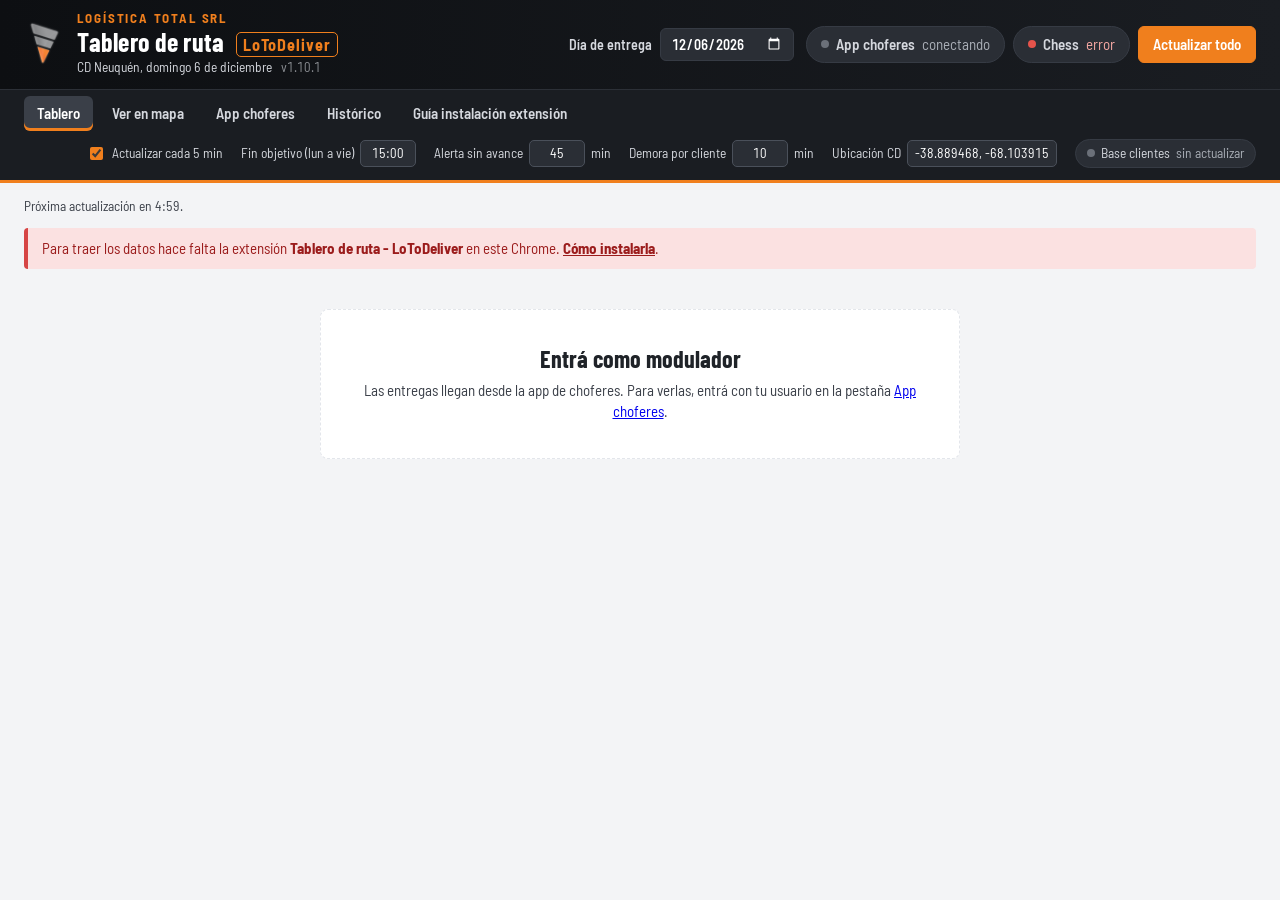
==== docs/index.html @ 2c9847c3 "Add files via upload" ====
<!DOCTYPE html>
<html lang="es">
<head>
<meta charset="utf-8">
<meta name="viewport" content="width=device-width,initial-scale=1">
<title>Tablero de ruta - LoToDeliver · Logística Total</title>
<link rel="icon" href="icono.png">
<link rel="preconnect" href="https://fonts.googleapis.com">
<link rel="preconnect" href="https://fonts.gstatic.com" crossorigin>
<link rel="stylesheet" href="https://fonts.googleapis.com/css2?family=Barlow+Condensed:wght@500;600;700&family=Barlow+Semi+Condensed:wght@400;500;600;700&display=swap">
<link rel="stylesheet" href="vendor/leaflet/leaflet.css?v=1.10.1">
<link rel="stylesheet" href="reporte.css?v=1.10.1">
</head>
<body>
<header class="barra">
  <div class="marca">
    <img class="logo" src="logo-lt.png" alt="Logística Total SRL" width="39" height="46">
    <div>
    <span class="empresa">Logística Total SRL</span>
    <h1>Tablero de ruta <span class="lotod">LoToDeliver</span></h1>
    <p class="donde"><span id="hoy">CD Neuquén</span> <span class="ver">v1.10.1</span></p>
    </div>
  </div>
  <div class="fuentes" aria-label="Fuentes de datos">
    <label class="dia-ent">Día de entrega <input type="date" id="f-dia"></label>
    <button id="b-hoy" class="fuente" hidden>Volver a hoy</button>
    <button id="b-nb" class="fuente"><span class="luz"></span><span id="n-nb">Nextbyn</span> <span id="t-nb" class="hora">sin datos</span></button>
    <button id="b-ch" class="fuente"><span class="luz"></span>Chess <span id="t-ch" class="hora">sin datos</span></button>
    <button id="b-todo" class="prim">Actualizar todo</button>
  </div>
</header>
<nav class="tabs" role="tablist">
  <a href="#tablero" id="tab-tablero" role="tab">Tablero</a>
  <a href="#mapa" id="tab-mapa" role="tab">Ver en mapa</a>
  <a href="#choferes" id="tab-choferes" role="tab">App choferes</a>
  <a href="#historico" id="tab-historico" role="tab">Histórico</a>
  <a href="#guia" id="tab-guia" role="tab">Guía instalación extensión</a>
  <div class="ajustes">
    <label class="chk"><input type="checkbox" id="auto" checked> Actualizar cada 5 min</label>
    <label id="l-obj">Fin objetivo<input id="obj" inputmode="numeric" maxlength="5"></label>
    <label>Alerta sin avance<input id="sin" inputmode="numeric" maxlength="3"> min</label>
    <label title="Para el horario proyectado de cada ruta: minutos que se tarda en cada cliente">Demora por cliente<input id="demora" inputmode="numeric" maxlength="3"> min</label>
    <label title="Ubicación de salida y regreso de los camiones, para sumar el viaje de ida y vuelta. Copiala de Google Maps (clic derecho sobre el CD → copiar coordenadas).">Ubicación CD<input id="cd-ll" placeholder="-38.95, -68.06" size="17"></label>
    <button type="button" id="b-base" class="base-btn"><span class="luz"></span>Base clientes <span class="base-est">sin actualizar</span></button>
  </div>
</nav>
<main id="main">
  <p class="sub" id="sub"></p>
  <div id="aviso"></div>
  <div class="vacio" id="vacio">
    <h2>Todavía no hay datos de hoy</h2>
    <p>Tocá <b>Actualizar todo</b>. La extensión lee Nextbyn y Chess con tu sesión; si no tenés esas páginas abiertas, las abre un momento en segundo plano.</p>
  </div>
  <div id="contenido"></div>
</main>
<section id="mapa" class="mapa-vista" hidden></section>
<section id="choferes" class="choferes-vista" hidden></section>
<section id="historico" class="historico-vista" hidden></section>
<section id="guia" class="guia-vista" hidden>
<h2 class="gt">Guía de instalación de la extensión</h2>
<p class="lead">Reporte en vivo del estado de cada camión. Los datos los trae una extensión de Chrome, que lee Nextbyn y Chess con tu propia sesión.</p>

<div class="gcard"><h2>1 · Instalar la extensión (una vez por PC)</h2>
<ol>
<li>Descargá la extensión y descomprimila en una carpeta que no vayas a borrar (por ejemplo <code>Documentos\lotodeliver</code>):
<div><a class="btn" href="https://jorgevichdarian.github.io/lotodeliver/lotodeliver-extension.zip" download>Descargar extensión</a></div></li>
<li>En Chrome, abrí <code>chrome://extensions</code> (copialo y pegalo en la barra de direcciones).</li>
<li>Arriba a la derecha, activá <b>Modo de desarrollador</b>.</li>
<li>Tocá <b>Cargar descomprimida</b> y elegí la carpeta que descomprimiste (la que tiene el archivo <code>manifest.json</code>).</li>
<li>Fijá la extensión: tocá el ícono de rompecabezas de Chrome y el pin al lado de <b>Tablero de ruta - LoToDeliver</b>.</li>
</ol></div>

<div class="gcard"><h2>2 · Usar el reporte</h2>
<ol>
<li>Entrá a <b>Nextbyn</b> y a <b>Chess</b> con tu usuario en este Chrome (alcanza con haber iniciado sesión; no hace falta dejar las pestañas abiertas).</li>
<li>Abrí el reporte: la pestaña <a href="#tablero">Tablero</a> de esta misma página (jorgevichdarian.github.io/lotodeliver), o tocando el ícono de la extensión, que abre esta misma dirección.</li>
<li>Botones de arriba:
<ul>
<li><b>Actualizar todo</b>: lee Nextbyn y Chess.</li>
<li><b>Nextbyn</b> / <b>Chess</b>: leen solo esa fuente. Al lado figura la hora de los últimos datos. La luz verde indica que la lectura salió bien; si está en rojo, pasá el mouse por el botón para ver qué pasó.</li>
<li><b>Actualizar cada 5 min</b>: vuelve a leer todo solo mientras el reporte esté abierto.</li>
</ul></li>
<li>Si no tenés Nextbyn o Chess abiertos, la extensión los abre un momento en una pestaña de fondo y la cierra al terminar. Si la tabla de clientes de Nextbyn no se carga de fondo, muestra esa pestaña un segundo y vuelve.</li>
<li>Tocá un camión para ver sus clientes, y un cliente para ver sus productos.</li>
<li><b>OT (entregas a tiempo)</b>: al abrir un camión, cada cliente muestra su ventana horaria (franja celeste) y la hora en que se entregó (punto verde si fue dentro de la ventana, rojo si fue fuera). Las ventanas salen de la columna "Horario Ent." de la hoja de clientes. La hora de entrega sale de la liquidación de cada camión en Chess (la misma que se ve en "Ver liquidación", columna Hora entrega). Los clientes sin ventana o con una nota en lugar de horario (por ejemplo "AVISAR") cuentan como a tiempo al entregarse. Se muestran dos números: <b>OT en vivo</b> (a tiempo sobre clientes ya visitados, entregados o rechazados) y <b>OT del día</b> (a tiempo sobre el total de pedidos del día). Los entregados aparecen al final de la lista, en el orden en que se entregaron.</li>
<li><b>Clientes en riesgo</b>: para cada pendiente, el reporte estima la hora de llegada siguiendo la secuencia de visitas de Nextbyn y el tiempo por cliente del camión (promedio de las últimas entregas de hoy, o el ritmo desde que salió). Si la llegada estimada cae después de que cierra su ventana, el cliente aparece <b>En riesgo</b>; si llega con menos de un cliente de margen, <b>Justo</b>; si llega antes de que abra, <b>Llega antes</b>. En la línea del cliente, el círculo sin relleno marca la llegada estimada.</li>
<li><b>Histórico</b>: la pestaña Histórico muestra el OT diario de la flota, el OT por camión y los clientes que más veces quedan fuera de ventana. La primera vez hay que configurar el guardado siguiendo los pasos de esa pestaña; después el reporte guarda solo mientras está abierto.</li>
<li><b>Ver en mapa</b>: muestra a todos los clientes del día en el mapa, con un color por ruta. Los pendientes son pines con su número en la secuencia de visitas (borde rojo si están en riesgo de llegar fuera de ventana); los entregados llevan ✓ y los rechazados ✕. A la izquierda se prende o apaga cada ruta, se filtra por pendientes o visitados y, tocando una ruta, el mapa se acerca a sus clientes. La ubicación sale de las columnas Longitud y Latitud de la base de clientes. El switch <b>Mostrar recorrido hecho</b> une los clientes visitados de cada ruta en el orden de su hora de entrega, siguiendo las calles y el sentido de circulación (ruteador público OSRM), con flechas que marcan el sentido y los km recorridos de cada camión. Es el camino más rápido entre cada par de clientes, no el GPS del camión. Si el ruteador no responde, el tramo se dibuja en línea recta punteada.</li>
<li><b>App de choferes</b>: reemplaza a Nextbyn. El chofer marca cada visita en el celular (entregado, entrega parcial o no entregado con el motivo) y el Tablero lo ve en vivo. La hoja de ruta (clientes, ubicación, ventana, facturas y SKU) se publica sola cada vez que el Tablero lee Chess, si entraste como modulador en la pestaña App choferes. Ahí también respondés los pedidos de descuento (aparece un aviso arriba cuando hay alguno esperando), ves qué chofer tiene cada camión y su último GPS, y das de alta usuarios. En el mapa, cada camión aparece en vivo con su patente. Si querés volver a Nextbyn, en App choferes elegí "Entregas del Tablero: Nextbyn".</li>
<li><b>Base de clientes</b>: una vez por día, la primera vez que el reporte lee Chess desde las 6:00, la extensión exporta de Chess la base de clientes activos (lo mismo que Ventas → Clientes → Exportar, filtro ACTIVOS), estandariza "Horario Ent.", les pone 07:30 a 11:00 a las cadenas y reemplaza la hoja de clientes. Si otra PC ya la actualizó ese día, no la vuelve a bajar. El botón <b>Base clientes</b> (arriba a la derecha) muestra cuándo se actualizó y la baja de nuevo si lo tocás. Usa el mismo script de la hoja que el Histórico.</li>
<li><b>Pago pendiente</b>: en la lista de clientes, <b>Autorizado</b> si el cliente tiene "AUTORIZADO" en la columna Comentario de la hoja de clientes o es cuenta corriente (columna Descripción Sub-línea); si no, <b>No autorizado</b>.</li>
<li><b>Prioridad pedidos pendientes</b>: pasá el mouse por el botón de cada camión (o tocalo en el celular) para ver sus pedidos pendientes en orden de prioridad. El orden sale de la pestaña <b>PL4.2 Carga ruteo</b> del Plan de agrupación de clientes: primero Ganador (P1), después Básico (P2), En crecimiento (P3) y Ventas bajas (P4); dentro de cada prioridad, primero el de mayor importe. Los clientes que no están en la hoja van al final.</li>
</ol></div>

<div class="gcard"><h2>App de choferes (una vez, para conectarla)</h2>
<p>La app guarda las entregas, la modulación, los descuentos y el GPS en un proyecto de <b>Firebase</b> (Google), gratis para este uso. Se arma una sola vez:</p>
<ol>
<li>Entrá a <a href="https://console.firebase.google.com" target="_blank" rel="noopener">console.firebase.google.com</a> con la cuenta de Google de la empresa y tocá <b>Crear un proyecto</b> (por ejemplo "logistica-total"). Google Analytics no hace falta.</li>
<li>En el menú <b>Compilación → Authentication</b> tocá <b>Comenzar</b>, elegí <b>Correo electrónico/contraseña</b> y activalo.</li>
<li>En <b>Compilación → Realtime Database</b> tocá <b>Crear base de datos</b>, elegí la ubicación (Estados Unidos) y <b>Comenzar en modo bloqueado</b>.</li>
<li>En esa misma pantalla, pestaña <b>Reglas</b>, borrá lo que hay, pegá estas reglas y tocá <b>Publicar</b>:
<textarea class="g-reglas" readonly rows="8">{
  &quot;rules&quot;: {
    &quot;.read&quot;: false,
    &quot;.write&quot;: false,

    &quot;usuarios&quot;: {
      &quot;.read&quot;: &quot;auth != null &amp;&amp; root.child(&#x27;usuarios&#x27;).child(auth.uid).child(&#x27;rol&#x27;).val() === &#x27;modulador&#x27;&quot;,
      &quot;$uid&quot;: {
        &quot;.read&quot;: &quot;auth != null &amp;&amp; auth.uid === $uid&quot;,
        &quot;.write&quot;: &quot;auth != null &amp;&amp; (root.child(&#x27;usuarios&#x27;).child(auth.uid).child(&#x27;rol&#x27;).val() === &#x27;modulador&#x27; || (!root.child(&#x27;usuarios&#x27;).exists() &amp;&amp; auth.uid === $uid &amp;&amp; newData.child(&#x27;rol&#x27;).val() === &#x27;modulador&#x27;))&quot;
      }
    },

    &quot;dias&quot;: {
      &quot;$dia&quot;: {
        &quot;.read&quot;: &quot;auth != null &amp;&amp; root.child(&#x27;usuarios&#x27;).child(auth.uid).exists()&quot;,
        &quot;rutas&quot;: {
          &quot;.write&quot;: &quot;auth != null &amp;&amp; root.child(&#x27;usuarios&#x27;).child(auth.uid).child(&#x27;rol&#x27;).val() === &#x27;modulador&#x27;&quot;
        },
        &quot;visitas&quot;: { &quot;$pat&quot;: { &quot;.write&quot;: &quot;auth != null &amp;&amp; root.child(&#x27;usuarios&#x27;).child(auth.uid).exists()&quot; } },
        &quot;sesiones&quot;: { &quot;$pat&quot;: { &quot;.write&quot;: &quot;auth != null &amp;&amp; root.child(&#x27;usuarios&#x27;).child(auth.uid).exists()&quot; } },
        &quot;gps&quot;: { &quot;$pat&quot;: { &quot;.write&quot;: &quot;auth != null &amp;&amp; root.child(&#x27;usuarios&#x27;).child(auth.uid).exists()&quot; } },
        &quot;trazas&quot;: { &quot;$pat&quot;: { &quot;.write&quot;: &quot;auth != null &amp;&amp; root.child(&#x27;usuarios&#x27;).child(auth.uid).exists()&quot; } },
        &quot;optimo&quot;: { &quot;$pat&quot;: { &quot;.write&quot;: &quot;auth != null &amp;&amp; root.child(&#x27;usuarios&#x27;).child(auth.uid).exists()&quot; } },
        &quot;noconcretadas&quot;: { &quot;$pat&quot;: { &quot;.write&quot;: &quot;auth != null &amp;&amp; root.child(&#x27;usuarios&#x27;).child(auth.uid).exists()&quot; } }
      }
    },

    &quot;demoras&quot;: {
      &quot;.read&quot;: &quot;auth != null &amp;&amp; root.child(&#x27;usuarios&#x27;).child(auth.uid).exists()&quot;,
      &quot;$cod&quot;: { &quot;.write&quot;: &quot;auth != null &amp;&amp; root.child(&#x27;usuarios&#x27;).child(auth.uid).exists()&quot; }
    },
    &quot;adjuntos&quot;: {
      &quot;.read&quot;: &quot;auth != null &amp;&amp; root.child(&#x27;usuarios&#x27;).child(auth.uid).exists()&quot;,
      &quot;$id&quot;: { &quot;.write&quot;: &quot;auth != null &amp;&amp; root.child(&#x27;usuarios&#x27;).child(auth.uid).child(&#x27;rol&#x27;).val() === &#x27;modulador&#x27;&quot; }
    },
    &quot;demoraManual&quot;: {
      &quot;.read&quot;: &quot;auth != null &amp;&amp; root.child(&#x27;usuarios&#x27;).child(auth.uid).exists()&quot;,
      &quot;$cod&quot;: { &quot;.write&quot;: &quot;auth != null &amp;&amp; root.child(&#x27;usuarios&#x27;).child(auth.uid).child(&#x27;rol&#x27;).val() === &#x27;modulador&#x27;&quot; }
    },

    &quot;descuentos&quot;: {
      &quot;.read&quot;: &quot;auth != null &amp;&amp; root.child(&#x27;usuarios&#x27;).child(auth.uid).exists()&quot;,
      &quot;.indexOn&quot;: [&quot;dia&quot;, &quot;estado&quot;],
      &quot;$id&quot;: {
        &quot;.write&quot;: &quot;auth != null &amp;&amp; (root.child(&#x27;usuarios&#x27;).child(auth.uid).child(&#x27;rol&#x27;).val() === &#x27;modulador&#x27; || (!data.exists() &amp;&amp; newData.child(&#x27;estado&#x27;).val() === &#x27;pendiente&#x27; &amp;&amp; newData.child(&#x27;uid&#x27;).val() === auth.uid))&quot;
      }
    }
  }
}
</textarea></li>
<li>Tocá el engranaje → <b>Configuración del proyecto</b> → en "Tus apps" el ícono <b>&lt;/&gt;</b> (Web), poné un nombre (por ejemplo "Tablero") y registrala. Copiá los valores <code>apiKey</code> y <code>databaseURL</code> (si no aparece databaseURL, es la dirección que se ve arriba en Realtime Database, terminada en <code>firebaseio.com</code> o <code>firebasedatabase.app</code>) y pegalos en el archivo <code>docs/firebase-config.js</code> del repositorio.</li>
<li>Abrí el Tablero → pestaña <a href="#choferes">App choferes</a> → <b>Primera vez: crear la cuenta del modulador</b>. Después, desde ahí mismo, das de alta a cada chofer con su usuario y contraseña.</li>
<li>Cada chofer abre <b>jorgevichdarian.github.io/lotodeliver/app</b> en Chrome del celular, toca ⋮ → <b>Agregar a la pantalla principal</b>, entra con su usuario y permite la ubicación.</li>
</ol>
<p class="mut">Mientras la app está abierta, el GPS manda la ubicación del camión y la pantalla queda encendida. Con el celular bloqueado una página web no puede usar el GPS: para eso está prevista la versión instalable (APK).</p></div>

<div class="gcard"><h2>3 · Horarios de referencia</h2>
<table>
<tr><td></td><td><b>Apertura de ruta</b></td><td><b>Fin de jornada</b></td></tr>
<tr><td>Lunes a viernes</td><td>07:30 a 08:00</td><td>15:00</td></tr>
<tr><td>Sábados</td><td>08:00 a 08:30</td><td>13:00</td></tr>
</table>
<p class="mut">El fin de jornada es la hora objetivo del semáforo (se puede cambiar arriba en el reporte; cada PC recuerda su valor). Si un camión levanta ruta fuera de la ventana de apertura, aparece un aviso amarillo debajo de su estado, sin cambiar el semáforo.</p></div>

<div class="gcard"><h2>4 · Cómo leer el semáforo</h2>
<ul>
<li><b>Rojo:</b> con el ritmo actual termina más de 1 h después del objetivo, lleva más de 45 min de jornada sin visitas, o cerró con clientes pendientes.</li>
<li><b>Amarillo:</b> termina hasta 1 h después del objetivo, o la jornada tiene un inicio anómalo (abierta desde la madrugada).</li>
<li><b>Azul:</b> salió hace menos de 45 min: todavía no hay ritmo.</li>
<li><b>Verde:</b> termina antes del objetivo, o no tiene pendientes y le falta cerrar.</li>
<li><b>Gris:</b> jornada cerrada sin pendientes.</li>
</ul></div>

<div class="gcard"><h2>Para tener en cuenta</h2>
<ul class="mut">
<li>Si la sesión de Nextbyn o de Chess vence, el reporte lo avisa: entrá de nuevo y tocá Actualizar.</li>
<li>La extensión solo le pasa datos a este reporte (jorgevichdarian.github.io). Los datos no se guardan en ningún servidor: quedan en el Chrome de quien lo usa.</li>
<li>Para actualizar la extensión: descargá la nueva versión, reemplazá los archivos de la carpeta y en <code>chrome://extensions</code> tocá el botón de recargar de <b>Tablero de ruta</b>.</li>
</ul></div>
</section>
<script src="vendor/leaflet/leaflet.js?v=1.10.1"></script>
<script src="firebase-config.js?v=1.10.1"></script>
<script src="lt-firebase.js?v=1.10.1"></script>
<script src="choferes.js?v=1.10.1"></script>
<script src="reporte.js?v=1.10.1"></script>
<script src="mapa.js?v=1.10.1"></script>
</body>
</html>
---- docs/vendor/leaflet/leaflet.css ----
/* required styles */

.leaflet-pane,
.leaflet-tile,
.leaflet-marker-icon,
.leaflet-marker-shadow,
.leaflet-tile-container,
.leaflet-pane > svg,
.leaflet-pane > canvas,
.leaflet-zoom-box,
.leaflet-image-layer,
.leaflet-layer {
	position: absolute;
	left: 0;
	top: 0;
	}
.leaflet-container {
	overflow: hidden;
	}
.leaflet-tile,
.leaflet-marker-icon,
.leaflet-marker-shadow {
	-webkit-user-select: none;
	   -moz-user-select: none;
	        user-select: none;
	  -webkit-user-drag: none;
	}
/* Prevents IE11 from highlighting tiles in blue */
.leaflet-tile::selection {
	background: transparent;
}
/* Safari renders non-retina tile on retina better with this, but Chrome is worse */
.leaflet-safari .leaflet-tile {
	image-rendering: -webkit-optimize-contrast;
	}
/* hack that prevents hw layers "stretching" when loading new tiles */
.leaflet-safari .leaflet-tile-container {
	width: 1600px;
	height: 1600px;
	-webkit-transform-origin: 0 0;
	}
.leaflet-marker-icon,
.leaflet-marker-shadow {
	display: block;
	}
/* .leaflet-container svg: reset svg max-width decleration shipped in Joomla! (joomla.org) 3.x */
/* .leaflet-container img: map is broken in FF if you have max-width: 100% on tiles */
.leaflet-container .leaflet-overlay-pane svg {
	max-width: none !important;
	max-height: none !important;
	}
.leaflet-container .leaflet-marker-pane img,
.leaflet-container .leaflet-shadow-pane img,
.leaflet-container .leaflet-tile-pane img,
.leaflet-container img.leaflet-image-layer,
.leaflet-container .leaflet-tile {
	max-width: none !important;
	max-height: none !important;
	width: auto;
	padding: 0;
	}

.leaflet-container img.leaflet-tile {
	/* See: https://bugs.chromium.org/p/chromium/issues/detail?id=600120 */
	mix-blend-mode: plus-lighter;
}

.leaflet-container.leaflet-touch-zoom {
	-ms-touch-action: pan-x pan-y;
	touch-action: pan-x pan-y;
	}
.leaflet-container.leaflet-touch-drag {
	-ms-touch-action: pinch-zoom;
	/* Fallback for FF which doesn't support pinch-zoom */
	touch-action: none;
	touch-action: pinch-zoom;
}
.leaflet-container.leaflet-touch-drag.leaflet-touch-zoom {
	-ms-touch-action: none;
	touch-action: none;
}
.leaflet-container {
	-webkit-tap-highlight-color: transparent;
}
.leaflet-container a {
	-webkit-tap-highlight-color: rgba(51, 181, 229, 0.4);
}
.leaflet-tile {
	filter: inherit;
	visibility: hidden;
	}
.leaflet-tile-loaded {
	visibility: inherit;
	}
.leaflet-zoom-box {
	width: 0;
	height: 0;
	-moz-box-sizing: border-box;
	     box-sizing: border-box;
	z-index: 800;
	}
/* workaround for https://bugzilla.mozilla.org/show_bug.cgi?id=888319 */
.leaflet-overlay-pane svg {
	-moz-user-select: none;
	}

.leaflet-pane         { z-index: 400; }

.leaflet-tile-pane    { z-index: 200; }
.leaflet-overlay-pane { z-index: 400; }
.leaflet-shadow-pane  { z-index: 500; }
.leaflet-marker-pane  { z-index: 600; }
.leaflet-tooltip-pane   { z-index: 650; }
.leaflet-popup-pane   { z-index: 700; }

.leaflet-map-pane canvas { z-index: 100; }
.leaflet-map-pane svg    { z-index: 200; }

.leaflet-vml-shape {
	width: 1px;
	height: 1px;
	}
.lvml {
	behavior: url(#default#VML);
	display: inline-block;
	position: absolute;
	}


/* control positioning */

.leaflet-control {
	position: relative;
	z-index: 800;
	pointer-events: visiblePainted; /* IE 9-10 doesn't have auto */
	pointer-events: auto;
	}
.leaflet-top,
.leaflet-bottom {
	position: absolute;
	z-index: 1000;
	pointer-events: none;
	}
.leaflet-top {
	top: 0;
	}
.leaflet-right {
	right: 0;
	}
.leaflet-bottom {
	bottom: 0;
	}
.leaflet-left {
	left: 0;
	}
.leaflet-control {
	float: left;
	clear: both;
	}
.leaflet-right .leaflet-control {
	float: right;
	}
.leaflet-top .leaflet-control {
	margin-top: 10px;
	}
.leaflet-bottom .leaflet-control {
	margin-bottom: 10px;
	}
.leaflet-left .leaflet-control {
	margin-left: 10px;
	}
.leaflet-right .leaflet-control {
	margin-right: 10px;
	}


/* zoom and fade animations */

.leaflet-fade-anim .leaflet-popup {
	opacity: 0;
	-webkit-transition: opacity 0.2s linear;
	   -moz-transition: opacity 0.2s linear;
	        transition: opacity 0.2s linear;
	}
.leaflet-fade-anim .leaflet-map-pane .leaflet-popup {
	opacity: 1;
	}
.leaflet-zoom-animated {
	-webkit-transform-origin: 0 0;
	    -ms-transform-origin: 0 0;
	        transform-origin: 0 0;
	}
svg.leaflet-zoom-animated {
	will-change: transform;
}

.leaflet-zoom-anim .leaflet-zoom-animated {
	-webkit-transition: -webkit-transform 0.25s cubic-bezier(0,0,0.25,1);
	   -moz-transition:    -moz-transform 0.25s cubic-bezier(0,0,0.25,1);
	        transition:         transform 0.25s cubic-bezier(0,0,0.25,1);
	}
.leaflet-zoom-anim .leaflet-tile,
.leaflet-pan-anim .leaflet-tile {
	-webkit-transition: none;
	   -moz-transition: none;
	        transition: none;
	}

.leaflet-zoom-anim .leaflet-zoom-hide {
	visibility: hidden;
	}


/* cursors */

.leaflet-interactive {
	cursor: pointer;
	}
.leaflet-grab {
	cursor: -webkit-grab;
	cursor:    -moz-grab;
	cursor:         grab;
	}
.leaflet-crosshair,
.leaflet-crosshair .leaflet-interactive {
	cursor: crosshair;
	}
.leaflet-popup-pane,
.leaflet-control {
	cursor: auto;
	}
.leaflet-dragging .leaflet-grab,
.leaflet-dragging .leaflet-grab .leaflet-interactive,
.leaflet-dragging .leaflet-marker-draggable {
	cursor: move;
	cursor: -webkit-grabbing;
	cursor:    -moz-grabbing;
	cursor:         grabbing;
	}

/* marker & overlays interactivity */
.leaflet-marker-icon,
.leaflet-marker-shadow,
.leaflet-image-layer,
.leaflet-pane > svg path,
.leaflet-tile-container {
	pointer-events: none;
	}

.leaflet-marker-icon.leaflet-interactive,
.leaflet-image-layer.leaflet-interactive,
.leaflet-pane > svg path.leaflet-interactive,
svg.leaflet-image-layer.leaflet-interactive path {
	pointer-events: visiblePainted; /* IE 9-10 doesn't have auto */
	pointer-events: auto;
	}

/* visual tweaks */

.leaflet-container {
	background: #ddd;
	outline-offset: 1px;
	}
.leaflet-container a {
	color: #0078A8;
	}
.leaflet-zoom-box {
	border: 2px dotted #38f;
	background: rgba(255,255,255,0.5);
	}


/* general typography */
.leaflet-container {
	font-family: "Helvetica Neue", Arial, Helvetica, sans-serif;
	font-size: 12px;
	font-size: 0.75rem;
	line-height: 1.5;
	}


/* general toolbar styles */

.leaflet-bar {
	box-shadow: 0 1px 5px rgba(0,0,0,0.65);
	border-radius: 4px;
	}
.leaflet-bar a {
	background-color: #fff;
	border-bottom: 1px solid #ccc;
	width: 26px;
	height: 26px;
	line-height: 26px;
	display: block;
	text-align: center;
	text-decoration: none;
	color: black;
	}
.leaflet-bar a,
.leaflet-control-layers-toggle {
	background-position: 50% 50%;
	background-repeat: no-repeat;
	display: block;
	}
.leaflet-bar a:hover,
.leaflet-bar a:focus {
	background-color: #f4f4f4;
	}
.leaflet-bar a:first-child {
	border-top-left-radius: 4px;
	border-top-right-radius: 4px;
	}
.leaflet-bar a:last-child {
	border-bottom-left-radius: 4px;
	border-bottom-right-radius: 4px;
	border-bottom: none;
	}
.leaflet-bar a.leaflet-disabled {
	cursor: default;
	background-color: #f4f4f4;
	color: #bbb;
	}

.leaflet-touch .leaflet-bar a {
	width: 30px;
	height: 30px;
	line-height: 30px;
	}
.leaflet-touch .leaflet-bar a:first-child {
	border-top-left-radius: 2px;
	border-top-right-radius: 2px;
	}
.leaflet-touch .leaflet-bar a:last-child {
	border-bottom-left-radius: 2px;
	border-bottom-right-radius: 2px;
	}

/* zoom control */

.leaflet-control-zoom-in,
.leaflet-control-zoom-out {
	font: bold 18px 'Lucida Console', Monaco, monospace;
	text-indent: 1px;
	}

.leaflet-touch .leaflet-control-zoom-in, .leaflet-touch .leaflet-control-zoom-out  {
	font-size: 22px;
	}


/* layers control */

.leaflet-control-layers {
	box-shadow: 0 1px 5px rgba(0,0,0,0.4);
	background: #fff;
	border-radius: 5px;
	}
.leaflet-control-layers-toggle {
	background-image: url(images/layers.png);
	width: 36px;
	height: 36px;
	}
.leaflet-retina .leaflet-control-layers-toggle {
	background-image: url(images/layers-2x.png);
	background-size: 26px 26px;
	}
.leaflet-touch .leaflet-control-layers-toggle {
	width: 44px;
	height: 44px;
	}
.leaflet-control-layers .leaflet-control-layers-list,
.leaflet-control-layers-expanded .leaflet-control-layers-toggle {
	display: none;
	}
.leaflet-control-layers-expanded .leaflet-control-layers-list {
	display: block;
	position: relative;
	}
.leaflet-control-layers-expanded {
	padding: 6px 10px 6px 6px;
	color: #333;
	background: #fff;
	}
.leaflet-control-layers-scrollbar {
	overflow-y: scroll;
	overflow-x: hidden;
	padding-right: 5px;
	}
.leaflet-control-layers-selector {
	margin-top: 2px;
	position: relative;
	top: 1px;
	}
.leaflet-control-layers label {
	display: block;
	font-size: 13px;
	font-size: 1.08333em;
	}
.leaflet-control-layers-separator {
	height: 0;
	border-top: 1px solid #ddd;
	margin: 5px -10px 5px -6px;
	}

/* Default icon URLs */
.leaflet-default-icon-path { /* used only in path-guessing heuristic, see L.Icon.Default */
	background-image: url(images/marker-icon.png);
	}


/* attribution and scale controls */

.leaflet-container .leaflet-control-attribution {
	background: #fff;
	background: rgba(255, 255, 255, 0.8);
	margin: 0;
	}
.leaflet-control-attribution,
.leaflet-control-scale-line {
	padding: 0 5px;
	color: #333;
	line-height: 1.4;
	}
.leaflet-control-attribution a {
	text-decoration: none;
	}
.leaflet-control-attribution a:hover,
.leaflet-control-attribution a:focus {
	text-decoration: underline;
	}
.leaflet-attribution-flag {
	display: inline !important;
	vertical-align: baseline !important;
	width: 1em;
	height: 0.6669em;
	}
.leaflet-left .leaflet-control-scale {
	margin-left: 5px;
	}
.leaflet-bottom .leaflet-control-scale {
	margin-bottom: 5px;
	}
.leaflet-control-scale-line {
	border: 2px solid #777;
	border-top: none;
	line-height: 1.1;
	padding: 2px 5px 1px;
	white-space: nowrap;
	-moz-box-sizing: border-box;
	     box-sizing: border-box;
	background: rgba(255, 255, 255, 0.8);
	text-shadow: 1px 1px #fff;
	}
.leaflet-control-scale-line:not(:first-child) {
	border-top: 2px solid #777;
	border-bottom: none;
	margin-top: -2px;
	}
.leaflet-control-scale-line:not(:first-child):not(:last-child) {
	border-bottom: 2px solid #777;
	}

.leaflet-touch .leaflet-control-attribution,
.leaflet-touch .leaflet-control-layers,
.leaflet-touch .leaflet-bar {
	box-shadow: none;
	}
.leaflet-touch .leaflet-control-layers,
.leaflet-touch .leaflet-bar {
	border: 2px solid rgba(0,0,0,0.2);
	background-clip: padding-box;
	}


/* popup */

.leaflet-popup {
	position: absolute;
	text-align: center;
	margin-bottom: 20px;
	}
.leaflet-popup-content-wrapper {
	padding: 1px;
	text-align: left;
	border-radius: 12px;
	}
.leaflet-popup-content {
	margin: 13px 24px 13px 20px;
	line-height: 1.3;
	font-size: 13px;
	font-size: 1.08333em;
	min-height: 1px;
	}
.leaflet-popup-content p {
	margin: 17px 0;
	margin: 1.3em 0;
	}
.leaflet-popup-tip-container {
	width: 40px;
	height: 20px;
	position: absolute;
	left: 50%;
	margin-top: -1px;
	margin-left: -20px;
	overflow: hidden;
	pointer-events: none;
	}
.leaflet-popup-tip {
	width: 17px;
	height: 17px;
	padding: 1px;

	margin: -10px auto 0;
	pointer-events: auto;

	-webkit-transform: rotate(45deg);
	   -moz-transform: rotate(45deg);
	    -ms-transform: rotate(45deg);
	        transform: rotate(45deg);
	}
.leaflet-popup-content-wrapper,
.leaflet-popup-tip {
	background: white;
	color: #333;
	box-shadow: 0 3px 14px rgba(0,0,0,0.4);
	}
.leaflet-container a.leaflet-popup-close-button {
	position: absolute;
	top: 0;
	right: 0;
	border: none;
	text-align: center;
	width: 24px;
	height: 24px;
	font: 16px/24px Tahoma, Verdana, sans-serif;
	color: #757575;
	text-decoration: none;
	background: transparent;
	}
.leaflet-container a.leaflet-popup-close-button:hover,
.leaflet-container a.leaflet-popup-close-button:focus {
	color: #585858;
	}
.leaflet-popup-scrolled {
	overflow: auto;
	}

.leaflet-oldie .leaflet-popup-content-wrapper {
	-ms-zoom: 1;
	}
.leaflet-oldie .leaflet-popup-tip {
	width: 24px;
	margin: 0 auto;

	-ms-filter: "progid:DXImageTransform.Microsoft.Matrix(M11=0.70710678, M12=0.70710678, M21=-0.70710678, M22=0.70710678)";
	filter: progid:DXImageTransform.Microsoft.Matrix(M11=0.70710678, M12=0.70710678, M21=-0.70710678, M22=0.70710678);
	}

.leaflet-oldie .leaflet-control-zoom,
.leaflet-oldie .leaflet-control-layers,
.leaflet-oldie .leaflet-popup-content-wrapper,
.leaflet-oldie .leaflet-popup-tip {
	border: 1px solid #999;
	}


/* div icon */

.leaflet-div-icon {
	background: #fff;
	border: 1px solid #666;
	}


/* Tooltip */
/* Base styles for the element that has a tooltip */
.leaflet-tooltip {
	position: absolute;
	padding: 6px;
	background-color: #fff;
	border: 1px solid #fff;
	border-radius: 3px;
	color: #222;
	white-space: nowrap;
	-webkit-user-select: none;
	-moz-user-select: none;
	-ms-user-select: none;
	user-select: none;
	pointer-events: none;
	box-shadow: 0 1px 3px rgba(0,0,0,0.4);
	}
.leaflet-tooltip.leaflet-interactive {
	cursor: pointer;
	pointer-events: auto;
	}
.leaflet-tooltip-top:before,
.leaflet-tooltip-bottom:before,
.leaflet-tooltip-left:before,
.leaflet-tooltip-right:before {
	position: absolute;
	pointer-events: none;
	border: 6px solid transparent;
	background: transparent;
	content: "";
	}

/* Directions */

.leaflet-tooltip-bottom {
	margin-top: 6px;
}
.leaflet-tooltip-top {
	margin-top: -6px;
}
.leaflet-tooltip-bottom:before,
.leaflet-tooltip-top:before {
	left: 50%;
	margin-left: -6px;
	}
.leaflet-tooltip-top:before {
	bottom: 0;
	margin-bottom: -12px;
	border-top-color: #fff;
	}
.leaflet-tooltip-bottom:before {
	top: 0;
	margin-top: -12px;
	margin-left: -6px;
	border-bottom-color: #fff;
	}
.leaflet-tooltip-left {
	margin-left: -6px;
}
.leaflet-tooltip-right {
	margin-left: 6px;
}
.leaflet-tooltip-left:before,
.leaflet-tooltip-right:before {
	top: 50%;
	margin-top: -6px;
	}
.leaflet-tooltip-left:before {
	right: 0;
	margin-right: -12px;
	border-left-color: #fff;
	}
.leaflet-tooltip-right:before {
	left: 0;
	margin-left: -12px;
	border-right-color: #fff;
	}

/* Printing */

@media print {
	/* Prevent printers from removing background-images of controls. */
	.leaflet-control {
		-webkit-print-color-adjust: exact;
		print-color-adjust: exact;
		}
	}
---- docs/reporte.css ----
/* Tablero de ruta — paleta de los reportes de Logística Total SRL (Tablero KPI diario):
   grafito oscuro arriba, naranja de marca como acento, color de estado solo para el estado. */
:root{
  --asfalto:#F3F4F6; --panel:#FFFFFF; --tinta:#1F2328; --tinta2:#3A3F48; --tenue:#667085;
  --linea:#E3E6EB; --linea2:#EEF0F3; --noche:#1A1D22; --noche2:#2A2E35; --noche3:#3A3F48;
  --naranja:#F07F1D; --naranja2:#D96D10;
  --rojo:#D64545; --ambar:#EF8A17; --verde:#1E9E5A; --azul:#1B9AAA; --gris:#8C8F94;
  --rojo-f:#FBE1E1; --verde-f:#DFF3E8; --gris-f:#EEF0F3;
  --aviso:#7A5A00; --chapa:#1F3F8F;
  --ui:"Barlow Semi Condensed",system-ui,"Segoe UI",sans-serif;
  --cond:"Barlow Condensed","Barlow Semi Condensed",system-ui,sans-serif;
}
*{box-sizing:border-box}
html{-webkit-text-size-adjust:100%}
body{margin:0;background:var(--asfalto);color:var(--tinta);font:15px/1.4 var(--ui);font-variant-numeric:tabular-nums}
button,input{font:inherit;color:inherit}
:focus-visible{outline:2px solid var(--naranja);outline-offset:2px}
[hidden]{display:none!important}

/* ---------- barra superior ---------- */
.barra{background:linear-gradient(90deg,#0D0F12 0%,var(--noche) 100%);color:#fff;display:flex;align-items:center;gap:12px 24px;flex-wrap:wrap;padding:12px 24px}
.marca{margin-right:auto;display:flex;align-items:center;gap:14px}
.logo{height:46px;width:auto;flex:none;filter:drop-shadow(rgba(255,255,255,.25) 0 0 1px)}
.empresa{display:block;font:700 13px/1 var(--ui);letter-spacing:.14em;text-transform:uppercase;color:var(--naranja);margin-bottom:4px}
.barra h1{font:700 26px/1 var(--cond);letter-spacing:.01em;margin:0}
.donde{margin:3px 0 0;font-size:13.5px;color:#D5D8DE}
.ver{color:#8C8F94;margin-left:6px}
.fuentes{display:flex;gap:8px;flex-wrap:wrap}
.barra button{border-radius:20px;padding:7px 14px;cursor:pointer;font-weight:600;border:1px solid #363B44;background:var(--noche2);color:#D5D8DE}
.barra button:hover{background:#353A42}
.barra button:disabled{cursor:progress}
.barra button.prim{background:var(--naranja);color:#fff;border-color:var(--naranja);border-radius:6px}
.barra button.prim:hover{background:var(--naranja2);border-color:var(--naranja2)}
.fuente{display:inline-flex;align-items:center;gap:7px}
.luz{width:8px;height:8px;border-radius:50%;background:#6B7079;flex:none}
.fuente.ok .luz{background:#2ECC71}
.fuente.leyendo .luz{background:#F2B33D;animation:latido 1s ease-in-out infinite}
.fuente.error .luz{background:#E5534B}
.hora{font-weight:400;color:#A9AEB6}
.fuente.error .hora{color:#F4A7A2}
@keyframes latido{50%{opacity:.35}}

/* ---------- pestañas y ajustes ---------- */
nav.tabs{display:flex;align-items:center;gap:2px 6px;flex-wrap:wrap;padding:6px 24px;background:var(--noche);color:#D5D8DE;border-top:1px solid #2C3037;border-bottom:3px solid var(--naranja)}
nav.tabs>a{color:#D5D8DE;text-decoration:none;font-weight:600;padding:7px 13px;border-radius:6px}
nav.tabs>a:hover{background:var(--noche3)}
nav.tabs>a.act{color:#fff;background:var(--noche3);box-shadow:inset 0 -3px 0 var(--naranja)}
.ajustes{margin-left:auto;display:flex;gap:6px 18px;align-items:center;flex-wrap:wrap;font-size:13.5px;padding:6px 0}
.ajustes label{display:flex;align-items:center;gap:6px}
.ajustes input:not([type=checkbox]){width:56px;border:1px solid #4A505A;border-radius:5px;background:var(--noche2);color:#fff;padding:3px 6px;text-align:center}
.ajustes input[type=checkbox]{accent-color:var(--naranja)}
.base-btn{display:inline-flex;align-items:center;gap:6px;font:inherit;color:#D5D8DE;background:var(--noche2);border:1px solid #363B44;border-radius:20px;padding:4px 11px;cursor:pointer}
.base-btn:hover{background:#353A42}
.base-btn .base-est{color:#A9AEB6}
.base-btn .luz{width:8px;height:8px;border-radius:50%;background:#6B7079}
.base-btn.ok .luz{background:#2ECC71}.base-btn.err .luz{background:#E5534B}
.base-btn.ocupada .luz{background:#F2B33D;animation:latido 1s ease-in-out infinite}
@media (prefers-reduced-motion:reduce){.base-btn.ocupada .luz{animation:none}}
body.ver-guia .ajustes,body.ver-guia .fuentes{display:none}

/* ---------- contenido ---------- */
main{max-width:1480px;margin:0 auto;padding:14px 24px 48px}
.sub{margin:0 0 12px;color:var(--tinta2);font-size:13.5px}
.err{background:var(--rojo-f);color:#9B1C1C;border-left:4px solid var(--rojo);padding:10px 14px;border-radius:4px;margin-bottom:10px}
.err a{color:inherit;font-weight:700}
.vacio{background:var(--panel);border:1px dashed var(--linea);border-radius:8px;padding:36px 28px;max-width:640px;margin:40px auto;text-align:center}
.vacio h2{font:700 24px/1.1 var(--cond);margin:0 0 8px}
.vacio p{margin:0;color:var(--tinta2)}

/* resumen de flota: una barra con la composición por estado */
.flota{background:var(--panel);border-radius:8px;padding:16px 18px 14px;margin-bottom:14px;display:grid;grid-template-columns:minmax(260px,1.3fr) minmax(280px,1fr);gap:14px 32px;align-items:center}
.comp-barra{display:flex;height:14px;border-radius:7px;overflow:hidden;background:var(--linea2)}
.comp-barra i{display:block;height:100%}
.comp-ley{display:flex;flex-wrap:wrap;gap:4px 18px;margin-top:9px;font-size:14px;color:var(--tinta2)}
.comp-ley span{display:inline-flex;align-items:baseline;gap:5px}
.comp-ley i{width:9px;height:9px;border-radius:50%;display:inline-block;align-self:center}
.comp-ley b{font:700 19px/1 var(--cond);color:var(--tinta)}
.cifras{display:flex;gap:10px 28px;flex-wrap:wrap;justify-content:flex-end}
.cifra{min-width:90px}
.cifra b{display:block;font:700 30px/1 var(--cond)}
.cifra span{font-size:13px;color:var(--tenue)}
.cifra.mal b{color:var(--rojo)}

.rojo{background:var(--rojo)}.amarillo{background:var(--ambar)}.verde{background:var(--verde)}.azul{background:var(--azul)}.gris{background:var(--gris)}

/* ---------- rutas ---------- */
.layout{display:grid;grid-template-columns:minmax(0,1fr) 300px;gap:14px;align-items:start}
.rutas{background:var(--panel);border-radius:8px;overflow:hidden}
.fila,.eje{display:grid;grid-template-columns:112px 200px minmax(260px,1fr) 70px 56px 84px;align-items:center;column-gap:16px;padding:0 18px}
.eje{height:50px;border-bottom:1px solid var(--linea);font-size:12.5px;color:var(--tenue);background:var(--panel)}
.fila{min-height:66px;border-bottom:1px solid var(--linea2);cursor:pointer;position:relative}
.fila:hover{background:#F6F7F9}
.fila.open{background:#F6F7F9}
.fila::before{content:"";position:absolute;left:0;top:10px;bottom:10px;width:4px;border-radius:0 3px 3px 0;background:var(--c)}
.n{text-align:right}
.big{font:600 20px/1 var(--cond)}
.mini{display:block;font-size:12px;color:var(--tenue);margin-top:3px}

/* chapa patente estilo Mercosur */
.chapa{display:inline-flex;flex-direction:column;border:1.5px solid #1A1D22;border-radius:4px;background:#fff;overflow:hidden;min-width:92px;box-shadow:0 1px 0 rgba(19,32,48,.15)}
.chapa::before{content:"";display:block;height:5px;background:var(--chapa)}
.chapa span{font:700 19px/1 var(--cond);letter-spacing:.06em;text-align:center;padding:3px 8px 4px;color:#1A1D22}
.veh{display:block;font-size:12px;color:var(--tenue);margin-top:4px;white-space:nowrap;overflow:hidden;text-overflow:ellipsis;max-width:112px}

.estado b{display:flex;align-items:center;gap:7px;font-weight:700;font-size:15.5px}
.estado b i{width:10px;height:10px;border-radius:50%;flex:none;background:var(--c)}
.estado .al{display:block;font-size:12.5px;color:#9B1C1C;margin:2px 0 0 17px;line-height:1.3}
.estado .al.sec{color:var(--aviso)}

/* línea del día: un carril por camión sobre el eje horario de la jornada */
.dia{position:relative;height:54px}
.reloj{position:relative;height:50px}
.dia .carril{position:absolute;left:0;right:0;top:19px;height:2px;background:var(--linea2)}
.dia .ventana{position:absolute;top:8px;bottom:8px;background:repeating-linear-gradient(135deg,rgba(47,114,208,.12) 0 4px,transparent 4px 8px)}
.dia .hecho{position:absolute;top:14px;height:12px;border-radius:6px;background:var(--c)}
.dia .proy{position:absolute;top:19px;border-top:2px dashed var(--c)}
.dia .ini{position:absolute;top:12px;width:16px;height:16px;margin-left:-8px;border-radius:50%;background:#fff;border:3px solid var(--c)}
.dia .fin{position:absolute;top:11px;width:3px;height:18px;margin-left:-1px;background:var(--c);border-radius:2px}
.dia .fin.fuera{width:0;height:0;background:none;border-radius:0;border-top:7px solid transparent;border-bottom:7px solid transparent;border-left:9px solid var(--c);margin-left:-9px;top:13px}
.dia .obj{position:absolute;top:-13px;bottom:-13px;border-left:2px dashed rgba(19,32,48,.45)}
.dia .ahora{position:absolute;top:-13px;bottom:-13px;border-left:2px solid rgba(47,114,208,.55)}
.reloj span{position:absolute;bottom:4px;transform:translateX(-50%);white-space:nowrap}
.reloj .tag{bottom:auto;top:5px;line-height:16px;font-weight:700;font-size:12px;padding:0 4px;border-radius:3px}
.reloj .tag.o{background:var(--tinta);color:#fff}
.reloj .tag.a{background:var(--azul);color:#fff}

/* avance de clientes */
.avance{display:flex;height:5px;border-radius:3px;overflow:hidden;background:var(--linea2);margin:5px 0 0 auto;width:58px}
.avance i{display:block;height:100%}
.avance .e{background:var(--verde)}.avance .p{background:var(--ambar)}.avance .r{background:var(--rojo)}

/* columna de alertas */
.alertas{background:var(--panel);border-radius:8px;padding:14px 16px;position:sticky;top:10px;max-height:calc(100vh - 20px);overflow:auto}
.layout.al-min{grid-template-columns:minmax(0,1fr) 48px}
.al-tog{all:unset;box-sizing:border-box;width:100%;display:flex;align-items:center;gap:8px;cursor:pointer;margin:0 0 10px;border-radius:6px}
.al-tog:focus-visible{outline:2px solid var(--naranja);outline-offset:2px}
.al-tit{font:700 21px/1 var(--cond);flex:1}
.al-n{font:700 13px/1 var(--ui);min-width:22px;padding:4px 6px;border-radius:11px;text-align:center;background:var(--gris-f);color:var(--tinta2)}
.al-n.hay{background:#FFF3D0;color:#7A5A00}.al-n.rojo{background:var(--rojo);color:#fff}
.al-fl{font:600 20px/1 var(--ui);color:var(--tenue)}
.alertas.min{padding:12px 0;overflow:visible}
.alertas.min .al-tog{flex-direction:column;gap:10px;margin:0;padding:2px 0}
.alertas.min .al-tit{writing-mode:vertical-rl;transform:rotate(180deg);font-size:18px;flex:none}
.alertas.min:hover{background:#F6F7F9}
.alertas ul{list-style:none;margin:0;padding:0}
.alertas li{display:grid;grid-template-columns:auto 1fr;gap:10px;align-items:start;padding:9px 0;border-top:1px solid var(--linea2);font-size:14px;cursor:pointer}
.alertas li:first-child{border-top:0}
.alertas li .chapa{min-width:70px}
.alertas li .chapa span{font-size:15px;padding:2px 6px 3px}
.alertas li .chapa::before{height:4px}
.alertas li div p{margin:0 0 2px;line-height:1.3}
.alertas .sinalertas{margin:0;color:var(--tenue);font-size:14px}

/* detalle de clientes */
.det{border-bottom:1px solid var(--linea);background:#F6F7F9;padding:14px 18px 18px 36px}
.dres{display:flex;gap:6px 22px;flex-wrap:wrap;font-size:14px;color:var(--tinta2);margin-bottom:10px}
.dres b{color:var(--tinta)}
.tabla-cli{overflow-x:auto}
table.cli{width:100%;border-collapse:collapse;background:#fff;border:1px solid var(--linea);font-size:14px}
table.cli th{font-weight:600;color:var(--tenue);text-align:left;padding:8px 10px;border-bottom:1px solid var(--linea);font-size:13px}
table.cli td{padding:8px 10px;border-bottom:1px solid var(--linea2);vertical-align:top}
table.cli th.n,table.cli td.n{text-align:right}
tr.cl{cursor:pointer}tr.cl:hover td{background:#F9FAFB}
.car{display:inline-block;width:14px;color:var(--tenue);transition:transform .15s}
.car.rot{transform:rotate(90deg)}
.pill{display:inline-block;padding:2px 9px;border-radius:10px;font-size:13px;font-weight:600;white-space:nowrap}
.p-ok{background:var(--verde-f);color:#11663A}.p-re{background:var(--rojo-f);color:#9B1C1C}.p-pe{background:var(--gris-f);color:var(--tinta2)}
.p-na{background:#FFF3D0;color:#7A5A00}
.pago-por{display:block;color:var(--tenue);font-size:12px;margin-top:3px}
.tenue{color:var(--tenue)}
td.h-pago{white-space:nowrap}
.motivo{display:block;color:#9B1C1C;font-size:12.5px;margin-top:3px}
tr.prod td{background:#F9FAFB;font-size:13px;color:var(--tinta2);padding:4px 10px 10px 34px}
tr.prod table td{padding:2px 14px 2px 0;border:0}
.nota{font-size:12.5px;color:var(--tenue);margin:12px 2px 0;max-width:110ch}

/* ---------- guía ---------- */
.guia-vista{max-width:820px;margin:0 auto;padding:24px 24px 60px;font-size:16px;line-height:1.55}
.guia-vista .gt{font:700 30px/1.1 var(--cond);margin:0 0 6px}
.guia-vista h2{font:700 21px/1.2 var(--cond);margin:0 0 10px}
.guia-vista .lead{color:var(--tinta2);margin:0 0 20px}
.guia-vista .gcard{background:var(--panel);border-radius:8px;padding:20px 22px;margin-bottom:14px}
.guia-vista ol,.guia-vista ul{margin:0;padding-left:22px}
.guia-vista li{margin:8px 0}
.guia-vista a{color:var(--naranja2)}
.guia-vista a.btn{display:inline-block;background:var(--noche);color:#fff;text-decoration:none;font-weight:700;padding:10px 18px;border-radius:6px;margin:6px 8px 6px 0}
.guia-vista code{font-size:14px;background:var(--asfalto);border-radius:4px;padding:1px 5px}
.guia-vista table{border-collapse:collapse;width:100%;font-size:15px}
.guia-vista td{border-bottom:1px solid var(--linea2);padding:8px 6px}
.guia-vista .mut{color:var(--tinta2);font-size:14.5px}

/* ---------- pantallas chicas ---------- */
@media (max-width:1180px){
  .layout{grid-template-columns:1fr}
  .alertas{position:static;max-height:none;order:-1}
  .layout.al-min{grid-template-columns:1fr}
  .alertas.min{padding:10px 16px}
  .alertas.min .al-tog{flex-direction:row}
  .alertas.min .al-tit{writing-mode:horizontal-tb;transform:none;flex:1}
}
@media (max-width:900px){
  .barra,nav.tabs{padding-left:16px;padding-right:16px}
  .ajustes{margin-left:0}
  main{padding:12px 16px 40px}
  .flota{grid-template-columns:1fr}
  .cifras{justify-content:flex-start}
  .eje{display:none}
  .fila{grid-template-columns:auto minmax(0,1fr) auto;grid-template-areas:"chapa estado clientes" "dia dia fin";row-gap:8px;padding:12px 16px}
  .fila>.c-chapa{grid-area:chapa}.fila>.estado{grid-area:estado}.fila>.c-cli{grid-area:clientes}.fila>.c-fin{grid-area:fin}.fila>.dia{grid-area:dia}
  .fila>.c-ritmo{display:none}
  .dia .obj,.dia .ahora{top:0;bottom:0}
  .det{padding:12px 16px}
  table.cli .h-loc,table.cli .h-comp{display:none}
}
@media (max-width:600px){table.cli .h-dom{display:none}}
@media (prefers-reduced-motion:reduce){*{animation:none!important;transition:none!important}}

/* ---------- prioridad de pedidos pendientes ---------- */
button.prio{display:inline-flex;align-items:center;gap:6px;margin:6px 0 0 17px;padding:3px 8px 3px 9px;border:1px solid var(--linea);border-radius:5px;background:#fff;color:var(--tinta2);font-size:12.5px;font-weight:600;cursor:pointer;line-height:1.2;text-align:left}
button.prio:hover,button.prio:focus-visible{border-color:var(--tinta2);color:var(--tinta)}
button.prio span{font:700 13px/1 var(--cond);background:var(--tinta);color:#fff;border-radius:3px;padding:2px 5px}
.pp{position:absolute;z-index:50;width:min(460px,calc(100vw - 16px));max-height:min(440px,70vh);overflow:auto;overflow-x:hidden;background:#fff;border:1px solid var(--linea);border-radius:8px;box-shadow:0 12px 32px rgba(19,32,48,.22);font-size:14px}
.pp-cab{position:sticky;top:0;background:var(--noche);color:#fff;padding:10px 14px}
.pp-cab b{display:block;font:700 18px/1.15 var(--cond)}
.pp-cab span{display:block;font-size:12.5px;color:#D5D8DE;margin-top:2px}
.pp-msg{margin:10px 14px 0;color:var(--tinta2);font-size:13px}
.pp-lista{list-style:none;margin:0;padding:4px 0;counter-reset:orden}
.pp-lista li{counter-increment:orden;display:grid;grid-template-columns:30px minmax(0,1fr) auto;grid-template-areas:"n cli imp" "n plan plan";column-gap:10px;row-gap:3px;padding:8px 14px;border-top:1px solid var(--linea2)}
.pp-lista li:first-child{border-top:0}
.pp-lista li::before{content:counter(orden);grid-area:n;align-self:start;font:700 20px/1 var(--cond);color:var(--tinta);text-align:right;padding-top:1px}
.pp-cli{grid-area:cli;min-width:0}
.pp-cli b{display:block;font-weight:600;white-space:nowrap;overflow:hidden;text-overflow:ellipsis}
.pp-cli small,.pp-plan small{display:block;color:var(--tenue);font-size:12px}
.pp-plan{grid-area:plan;display:flex;gap:8px;align-items:baseline;flex-wrap:wrap}
.pp-plan small{display:inline}
.pp-imp{grid-area:imp;font-weight:600;white-space:nowrap}
.pp-tag{font-size:12px;font-weight:700;padding:1px 7px;border-radius:3px;border:1px solid currentColor;white-space:nowrap}
.p1 .pp-tag{background:var(--tinta);border-color:var(--tinta);color:#fff}
.p2 .pp-tag{color:var(--tinta)}
.p3 .pp-tag,.p4 .pp-tag{color:var(--tinta2);border-color:var(--linea)}
.pp-tag.sin{color:var(--tenue);border-style:dashed;border-color:var(--linea);background:none}
.pp-pie{margin:0;padding:8px 14px 10px;border-top:1px solid var(--linea2);color:var(--tenue);font-size:12px}
@media (max-width:900px){button.prio{margin-left:0}}

/* ---------- OT por cliente ---------- */
.ot-linea{position:relative;height:18px;min-width:200px}
.ot-linea .carril{position:absolute;left:0;right:0;top:8px;height:2px;background:var(--linea2)}
.ot-linea .ot-ven{position:absolute;top:3px;height:12px;border-radius:3px;background:rgba(47,114,208,.18);border:1px solid rgba(47,114,208,.45)}
.ot-linea .ot-pto{position:absolute;top:2px;width:14px;height:14px;margin-left:-7px;border-radius:50%;border:2px solid #fff;box-shadow:0 0 0 1px rgba(19,32,48,.25)}
.ot-pto.ok{background:var(--verde)}.ot-pto.fuera{background:var(--rojo)}
.ot-linea .ahora{position:absolute;top:0;bottom:0;border-left:2px solid rgba(47,114,208,.55)}
.ot-txt{display:block;font-size:12.5px;color:var(--tenue);margin-top:3px;white-space:nowrap}
.ot-txt b{font-weight:700;margin-right:3px}
.ot-txt.ok b{color:#11663A}.ot-txt.fuera b,.ot-txt.vencido b{color:#9B1C1C}.ot-txt.pend b,.ot-txt.sinhora b,.ot-txt.rech b{color:var(--tinta2)}
.ot-nota{display:inline-block;margin-top:4px;padding:1px 7px;border-radius:3px;background:var(--gris-f);color:var(--tinta2);font-size:12px;font-weight:600}
.ot-res b{color:var(--tinta)}
.ot-res small{font-size:13px;color:var(--tenue)}
.ot-aviso{color:var(--tenue);font-size:13px}
th.h-ot,td.h-ot{min-width:220px}
@media (max-width:900px){table.cli .h-ot{min-width:170px}}

/* ---------- histórico ---------- */
.historico-vista{max-width:1480px;margin:0 auto;padding:18px 24px 48px}
.h-cab{display:flex;justify-content:space-between;align-items:flex-end;gap:12px 24px;flex-wrap:wrap;margin-bottom:12px}
.h-cab h2{font:700 28px/1.1 var(--cond);margin:0 0 4px}
.h-cab p{margin:0;color:var(--tinta2);max-width:70ch}
.h-cab a,.h-setup a{color:var(--naranja2)}
.h-ctrl{display:flex;gap:8px;align-items:center;flex-wrap:wrap}
.h-ctrl label{display:flex;gap:6px;align-items:center;font-size:14px;color:var(--tinta2)}
.h-ctrl select,.h-url input{font:inherit;padding:6px 8px;border:1px solid var(--linea);border-radius:5px;background:#fff;color:var(--tinta)}
.h-ctrl button,.h-url button{font:inherit;font-weight:600;padding:7px 14px;border-radius:6px;border:1px solid var(--noche);background:var(--noche);color:#fff;cursor:pointer}
.h-ctrl button#h-leer{background:#fff;color:var(--noche)}
.h-ctrl button:disabled{opacity:.6;cursor:progress}
.h-msg,.h-estado{color:var(--tinta2);font-size:14px;margin:0 0 12px}
.h-link{background:none;border:0;padding:0;color:var(--naranja2);font:inherit;cursor:pointer;text-decoration:underline}
.h-setup{background:var(--panel);border-radius:8px;padding:16px 20px;margin-bottom:14px;border-left:4px solid var(--naranja)}
.h-setup h3{font:700 20px/1.2 var(--cond);margin:0 0 8px}
.h-setup ol{margin:0 0 10px;padding-left:22px}.h-setup li{margin:6px 0}
.h-url{display:flex;gap:8px;flex-wrap:wrap}.h-url input{flex:1;min-width:260px}
.h-nota{font-size:12.5px;color:var(--tenue);margin:8px 0 0}
.h-bloque{background:var(--panel);border-radius:8px;padding:14px 18px;margin-bottom:14px;min-width:0}
.h-bloque h3{font:700 20px/1.2 var(--cond);margin:12px 0 8px}
.h-kpis{display:flex;gap:10px 36px;flex-wrap:wrap}
.h-scroll{overflow-x:auto}
.h-graf{max-width:100%;height:auto;display:block}
.h-graf .h-grid{stroke:var(--linea2);stroke-width:1}
.h-graf .h-eje{font:12px var(--ui);fill:var(--tenue)}
.h-graf .h-val{font:600 11px var(--ui);fill:var(--tinta2)}
.h-graf .b-ok{fill:var(--verde)}.h-graf .b-med{fill:var(--ambar)}.h-graf .b-mal{fill:var(--rojo)}
.h-dos{display:grid;grid-template-columns:minmax(0,1fr) minmax(0,1fr);gap:14px}
.h-dos table.cli td{vertical-align:middle}
.h-vacio{color:var(--tenue);margin:6px 0}
@media (max-width:1000px){.h-dos{grid-template-columns:1fr}.historico-vista{padding:14px 16px 40px}}

/* ---------- llegada estimada de pendientes ---------- */
.ot-linea .ot-eta{position:absolute;top:2px;width:14px;height:14px;margin-left:-7px;border-radius:50%;background:#fff;border:2px dashed var(--tenue)}
.ot-eta.riesgo{border-color:var(--rojo);border-style:solid;background:var(--rojo-f)}
.ot-eta.justo{border-color:var(--ambar);border-style:solid}
.ot-eta.antes{border-color:var(--azul)}
.ot-eta.ok{border-color:var(--verde)}
.ot-txt.riesgo b{color:#9B1C1C}.ot-txt.justo b{color:var(--aviso)}.ot-txt.antes b{color:var(--azul)}

/* ---------- detalle de SKU y rechazos ---------- */
.rech-res{margin:6px 0 8px;padding:7px 10px;border-radius:5px;font-size:13.5px;color:var(--tinta)}
.rech-res b{margin-right:6px}
.rech-res.total{background:var(--rojo-f);border-left:3px solid var(--rojo)}
.rech-res.total b{color:#9B1C1C}
.rech-res.parcial{background:#FFF3D0;border-left:3px solid var(--ambar)}
.rech-res.parcial b{color:var(--aviso)}
table.skus tr.sub td{padding:8px 14px 3px 0;font-weight:700;color:var(--tinta);font-size:12.5px}
table.skus tr.sku-rech td{color:#9B1C1C}

/* ---------- resumen de la flota (cuatro grupos) ---------- */
.resumen{background:var(--panel);border-radius:8px;margin-bottom:14px;display:grid;grid-template-columns:1.25fr 1fr 1.35fr .95fr}
.resumen .grupo{padding:14px 20px 14px;border-left:1px solid var(--linea2);min-width:0}
.resumen .grupo:first-child{border-left:0}
.resumen h2{font:600 13px/1.2 var(--ui);color:var(--tenue);margin:0 0 6px;letter-spacing:.01em}
.resumen .dato{margin:0;display:flex;align-items:baseline;gap:8px}
.resumen .dato b{font:700 34px/1 var(--cond);color:var(--tinta)}
.resumen .dato span{font-size:13.5px;color:var(--tinta2);line-height:1.25}
.resumen .dato.mal b{color:var(--rojo)}
.resumen .dato.medio b{color:var(--aviso)}
.resumen .dato.bien b{color:#11663A}
.resumen .dato.chico{margin-top:10px}
.resumen .dato.chico b{font-size:24px}
.resumen .dos{display:flex;gap:10px 28px;flex-wrap:wrap}
.resumen .comp-barra{margin-top:12px;height:10px;border-radius:5px}
.resumen .comp-ley{margin-top:8px;gap:3px 14px;font-size:13px}
.resumen .comp-ley b{font:700 15px/1 var(--cond)}
.resumen .comp-ley .cero{opacity:.45}
.medidor{display:flex;height:10px;border-radius:5px;overflow:hidden;background:var(--linea2);margin-top:12px}
.medidor i{display:block;height:100%;background:var(--azul)}
.medidor.ot i.ok{background:var(--verde)}.medidor.ot i.fuera{background:var(--rojo)}.medidor.ot i.rech{background:var(--gris)}
.resumen .pie{margin:7px 0 0;font-size:12.5px;color:var(--tenue)}
.resumen .pie i{display:inline-block;width:8px;height:8px;border-radius:50%;margin:0 4px 0 10px}
.resumen .pie i:first-child{margin-left:0}
.resumen .pie i.ok{background:var(--verde)}.resumen .pie i.fuera{background:var(--rojo)}.resumen .pie i.rech{background:var(--gris)}
@media (max-width:1180px){.resumen{grid-template-columns:1fr 1fr}.resumen .grupo:nth-child(3){border-left:0}.resumen .grupo:nth-child(n+3){border-top:1px solid var(--linea2)}}
@media (max-width:640px){.resumen{grid-template-columns:1fr}.resumen .grupo{border-left:0}.resumen .grupo+.grupo{border-top:1px solid var(--linea2)}}
.resumen .dos{flex-wrap:nowrap}
.resumen .dos .dato{flex:1 1 0;min-width:0}
.resumen .dos .dato b{font-size:32px}
@media (max-width:420px){.resumen .dos{flex-wrap:wrap}}
.resumen .dos .dato{flex-direction:column;align-items:flex-start;gap:4px}
.resumen .dos .dato strong{color:var(--tinta);font-weight:600}

/* ---------- ver en mapa ---------- */
.mapa-vista{display:grid;grid-template-columns:300px minmax(0,1fr);height:calc(100vh - 140px);min-height:420px;background:var(--panel)}
.mapa-vista[hidden]{display:none}
.mp-lado{border-right:1px solid var(--linea);display:flex;flex-direction:column;min-height:0;background:var(--panel)}
.mp-cab{padding:14px 16px 8px}
.mp-cab h2{margin:0;font:700 22px/1.1 var(--cond)}
.mp-sub{margin:3px 0 0;color:var(--tenue);font-size:13px}
.mp-filtro{display:flex;margin:4px 16px 8px;border:1px solid var(--linea);border-radius:7px;overflow:hidden}
.mp-filtro button{flex:1;border:0;background:#fff;padding:7px 6px;font-weight:600;color:var(--tinta2);cursor:pointer}
.mp-filtro button+button{border-left:1px solid var(--linea)}
.mp-filtro button[aria-pressed=true]{background:var(--noche);color:#fff}
.mp-acc{display:flex;gap:6px;flex-wrap:wrap;padding:0 16px 8px}
.mp-acc button{border:1px solid var(--linea);background:#fff;border-radius:6px;padding:4px 9px;font-size:12.5px;color:var(--tinta2);cursor:pointer}
.mp-acc button:hover,.mp-filtro button:hover:not([aria-pressed=true]){background:var(--linea2)}
.mp-rutas{list-style:none;margin:0;padding:0 8px 8px;overflow:auto;flex:1;min-height:0}
.mp-rutas li{display:flex;align-items:center;gap:4px;border-radius:7px}
.mp-rutas li:hover{background:#F6F7F9}
.mp-rutas li.oculta .mp-ruta{opacity:.45}
.mp-chk{position:relative;display:grid;place-items:center;width:34px;height:34px;cursor:pointer;flex:none}
.mp-chk input{position:absolute;opacity:0;width:100%;height:100%;margin:0;cursor:pointer}
.mp-sw{width:16px;height:16px;border-radius:4px;border:2px solid var(--r);background:var(--r);box-shadow:inset 0 0 0 2px #fff}
.mp-chk input:not(:checked)+.mp-sw{background:#fff;box-shadow:none}
.mp-chk input:focus-visible+.mp-sw{outline:2px solid var(--naranja);outline-offset:2px}
.mp-ruta{flex:1;min-width:0;display:grid;grid-template-columns:auto 1fr auto;grid-template-areas:"p c n" "a a a";gap:2px 8px;align-items:baseline;text-align:left;border:0;background:none;padding:7px 8px 7px 2px;cursor:pointer;color:inherit;font:inherit}
.mp-pat{grid-area:p;font:700 15px/1.1 var(--cond);letter-spacing:.02em}
.mp-cho{grid-area:c;font-size:12.5px;color:var(--tenue);white-space:nowrap;overflow:hidden;text-overflow:ellipsis}
.mp-n{grid-area:n;font-size:12.5px;font-weight:600;color:var(--tinta2);font-variant-numeric:tabular-nums}
.mp-av{grid-area:a;height:4px;border-radius:2px;background:var(--linea2);overflow:hidden;margin-top:3px}
.mp-av i{display:block;height:100%;background:var(--r)}
.mp-nota{margin:0;padding:8px 16px 12px;font-size:12.5px;color:var(--tenue);border-top:1px solid var(--linea)}
.mp-nota:empty{display:none}
.mp-mapa{position:relative;min-width:0;min-height:0}
#mp-lienzo{position:absolute;inset:0;background:#E8EAED}
#mp-lienzo .leaflet-tile-pane{filter:saturate(.55) contrast(.95)}
.mp-ley{position:absolute;left:12px;bottom:22px;z-index:500;background:rgba(255,255,255,.95);border:1px solid var(--linea);border-radius:8px;padding:6px 10px;font-size:12.5px;color:var(--tinta2);box-shadow:0 2px 8px rgba(0,0,0,.08);max-width:260px}
.mp-ley summary{cursor:pointer;font-weight:700;color:var(--tinta);padding:2px 0}
.mp-ley[open] summary{margin-bottom:4px}
.mp-ley span{display:flex;align-items:center;gap:8px;min-height:26px}
.mp-ley .mk{position:relative;flex:none}
.mp-ley .mk-pend{transform:scale(.75);margin:-4px -2px -6px}
.mp-ley .mk-ok,.mp-ley .mk-rech{margin:0 3px}
.mp-ley-n{color:var(--tenue);font-size:12px}
.mp-vacio{position:absolute;inset:0;display:grid;place-items:center;z-index:600;background:rgba(243,244,246,.8);color:var(--tenue);font-size:15px}
.mp-vacio[hidden]{display:none}

/* marcadores */
.mk-envoltura{background:none;border:0}
.mk{display:grid;place-items:center;box-sizing:border-box;font-style:normal}
.mk-pend{width:26px;height:34px;position:relative}
.mk-pend::before{content:"";position:absolute;left:1px;top:1px;width:24px;height:24px;border-radius:50% 50% 50% 0;transform:rotate(-45deg);transform-origin:center;background:var(--r);box-shadow:0 0 0 2px #fff,0 2px 5px rgba(0,0,0,.35)}
.mk-pend b{position:absolute;left:5px;top:5px;width:16px;height:16px;border-radius:50%;background:#fff;color:var(--r);font:700 11px/16px var(--ui);text-align:center;letter-spacing:-.03em}
.mk-pend.riesgo::before{box-shadow:0 0 0 2px #fff,0 0 0 4.5px var(--rojo),0 2px 6px rgba(0,0,0,.35)}
.mk-pend.vencido b{background:#FBE1E1;color:var(--rojo)}
.mk-ok,.mk-rech{width:20px;height:20px;border-radius:50%;background:var(--r);border:2px solid #fff;box-shadow:0 1px 4px rgba(0,0,0,.35)}
.mk-ok svg,.mk-rech svg{width:13px;height:13px}
.mk-ok{opacity:.88}
.mk-ok.parcial::after{content:"";position:absolute;right:-3px;top:-3px;width:8px;height:8px;border-radius:50%;background:var(--ambar);border:1.5px solid #fff}
.mk-ok{position:relative}
.mk-rech{box-shadow:0 0 0 2.5px var(--rojo),0 1px 4px rgba(0,0,0,.35)}
.leaflet-marker-icon:focus-visible .mk{outline:2px solid var(--naranja);outline-offset:2px}

/* globo */
.mp-globo{font:13px/1.4 var(--ui);color:var(--tinta);min-width:200px}
.mp-globo p{margin:0}
.mp-g-ruta{display:flex;align-items:center;gap:6px;font-size:12px;font-weight:700;color:var(--tinta2);text-transform:uppercase;letter-spacing:.04em}
.mp-g-ruta i{width:10px;height:10px;border-radius:3px;flex:none}
.mp-g-cli{font:700 16px/1.15 var(--cond);margin-top:4px!important}
.mp-g-dom{color:var(--tenue);font-size:12.5px}
.mp-g-est{margin-top:6px!important}
.mp-g-est.est-entregado b{color:var(--verde)}.mp-g-est.est-parcial b{color:#B9650A}.mp-g-est.est-rechazado b{color:var(--rojo)}.mp-g-est.est-pend b{color:var(--tinta2)}
.mp-g-ven{font-size:12.5px;color:var(--tinta2)}
.leaflet-container{font-family:var(--ui)}
.leaflet-container a{color:var(--naranja2)}

@media (max-width:820px){
  .mapa-vista{grid-template-columns:1fr;grid-template-rows:auto minmax(380px,1fr);height:auto!important}
  .mp-lado{border-right:0;border-bottom:1px solid var(--linea)}
  .mp-rutas{max-height:210px}
  .mp-mapa{height:70vh}
  .mp-ley{left:8px;bottom:18px;font-size:11.5px}
}
.sr{position:absolute;width:1px;height:1px;overflow:hidden;clip:rect(0 0 0 0);white-space:nowrap}
.mp-rutas li.vacia .mp-ruta{opacity:.5}.mp-rutas li.vacia .mp-n{font-weight:400}
.mp-web{position:absolute;top:12px;left:50%;transform:translateX(-50%);z-index:600;background:var(--noche);color:#fff;padding:8px 14px;border-radius:8px;font-size:13px;box-shadow:0 2px 8px rgba(0,0,0,.2);max-width:calc(100% - 120px)}.mp-web a{color:var(--naranja);font-weight:700;margin-left:6px}

/* recorrido hecho */
.mp-switch{display:flex;align-items:flex-start;gap:10px;margin:0 16px 8px;padding:9px 10px;border:1px solid var(--linea);border-radius:8px;cursor:pointer;position:relative;font-weight:600;color:var(--tinta)}
.mp-switch small{display:block;font-weight:400;color:var(--tenue);font-size:12px;margin-top:1px}
.mp-switch input{position:absolute;opacity:0;width:1px;height:1px}
.mp-sw2{flex:none;width:34px;height:20px;border-radius:10px;background:#C9CED6;position:relative;transition:background .15s;margin-top:1px}
.mp-sw2::after{content:"";position:absolute;left:2px;top:2px;width:16px;height:16px;border-radius:50%;background:#fff;box-shadow:0 1px 2px rgba(0,0,0,.25);transition:transform .15s}
.mp-switch input:checked+.mp-sw2{background:var(--naranja)}
.mp-switch input:checked+.mp-sw2::after{transform:translateX(14px)}
.mp-switch input:focus-visible+.mp-sw2{outline:2px solid var(--naranja);outline-offset:2px}
.mp-km{grid-column:1/-1;font-size:12px;color:var(--tenue);margin-top:2px}
.mp-flecha{background:none;border:0}
.mp-flecha i{display:block;width:16px;height:16px;position:relative}
.mp-flecha i::before{content:"";position:absolute;left:3px;top:2px;border-left:5px solid transparent;border-right:5px solid transparent;border-bottom:10px solid var(--r);filter:drop-shadow(0 0 1.5px #fff) drop-shadow(0 0 1px #fff)}
.mp-ley-linea{display:inline-block;width:26px;height:4px;border-radius:2px;background:#5B6573;box-shadow:0 0 0 1.5px #fff,0 0 0 2.5px #D0D4DA;flex:none}
@media (prefers-reduced-motion:reduce){.mp-sw2,.mp-sw2::after{transition:none}}

/* ---------- app de choferes ---------- */
.aviso-desc{background:#FFF3D0;color:var(--aviso);border-left:4px solid var(--ambar);padding:10px 14px;border-radius:4px;margin-bottom:10px;font-weight:600}
.aviso-desc a{color:var(--naranja2);margin-left:6px}
.ch-badge{display:inline-block;min-width:20px;height:20px;padding:0 6px;border-radius:10px;background:var(--rojo);color:#fff;font:700 12px/20px var(--ui);font-style:normal;text-align:center;margin-left:4px}
.choferes-vista{max-width:1280px;margin:0 auto;padding:18px 24px 48px}
.choferes-vista[hidden]{display:none}
.ch-cab{display:flex;justify-content:space-between;align-items:flex-end;gap:12px;flex-wrap:wrap;margin-bottom:6px}
.ch-tit{margin:0;font:700 26px/1.1 var(--cond)}
.ch-sub{display:block;margin:2px 0 0;color:var(--tenue);font-size:13px}
.ch-err-txt{color:var(--rojo)}
.ch-acc{display:flex;gap:10px;align-items:center;flex-wrap:wrap}
.ch-fuente{font-weight:600;font-size:14px}
.ch-fuente select{margin-left:6px;padding:6px 8px;border:1px solid var(--linea);border-radius:6px;font:inherit}
.ch-link{margin:4px 0 16px;font-size:14px;color:var(--tinta2)}
.ch-link a{color:var(--naranja2);font-weight:600}
.ch-mini{border:1px solid var(--linea);background:#fff;border-radius:5px;padding:2px 8px;font-size:12.5px;cursor:pointer;margin-left:6px}
.ch-btn{display:inline-block;background:var(--naranja);color:#fff;border:0;border-radius:6px;padding:8px 14px;font-weight:600;cursor:pointer;font:inherit;font-weight:600}
.ch-btn:hover{background:var(--naranja2)}
.ch-btn:disabled{opacity:.6;cursor:progress}
.ch-btn.sec{background:var(--noche2)}.ch-btn.sec:hover{background:var(--noche3)}
.ch-btn.ok{background:var(--verde)}.ch-btn.malo{background:var(--rojo)}
.ch-grid{display:grid;grid-template-columns:minmax(0,1.2fr) minmax(0,1fr);gap:16px;align-items:start}
.ch-card{background:var(--panel);border:1px solid var(--linea);border-radius:10px;padding:16px 18px}
.ch-card h2,.ch-card h3{margin:0 0 8px;font:700 21px/1.15 var(--cond)}
.ch-card h4{margin:0 0 6px;font:700 17px var(--cond)}
.ch-ancho{margin-top:16px}
.ch-entrar{max-width:460px;margin:24px auto}
.ch-entrar form,.ch-nuevo{display:flex;flex-direction:column;gap:10px;margin-top:12px}
.ch-entrar label,.ch-nuevo label{display:flex;flex-direction:column;gap:4px;font-weight:600;font-size:14px}
.ch-entrar input,.ch-nuevo input,.ch-nuevo select,.ch-resp textarea{padding:8px 10px;border:1px solid var(--linea);border-radius:6px;font:inherit}
.ch-error{min-height:1.2em;margin:0;color:var(--rojo);font-weight:600}
.ch-primera{margin-top:16px;border-top:1px solid var(--linea);padding-top:12px}
.ch-primera summary{cursor:pointer;font-weight:600;color:var(--tinta2)}
.ch-vacio{color:var(--tenue);margin:8px 0}
.ch-lista{list-style:none;margin:0;padding:0;display:flex;flex-direction:column;gap:10px}
.ch-d{border:1px solid var(--linea);border-left:4px solid #F2B33D;border-radius:8px;padding:10px 12px}
.ch-d.aprobado{border-left-color:var(--verde)}.ch-d.rechazado{border-left-color:var(--rojo)}
.ch-d-cab{display:flex;gap:10px;align-items:center}
.ch-d-cab>div{flex:1;min-width:0;display:flex;flex-direction:column}
.ch-d-cab span{font-size:13px;color:var(--tenue)}
.ch-d dl{display:grid;grid-template-columns:auto 1fr;gap:2px 10px;margin:8px 0;font-size:14px}
.ch-d dt{color:var(--tenue)}.ch-d dd{margin:0;font-weight:600}
.ch-resp{display:flex;flex-direction:column;gap:8px}
.ch-resp>div{display:flex;gap:8px}
.ch-r{margin:4px 0 0;background:#F6F7F9;padding:6px 8px;border-radius:6px;font-size:14px}
.ch-pill{font-size:12px;font-weight:700;padding:2px 8px;border-radius:5px}
.ch-pill.aprobado{background:var(--verde-f);color:#11663A}.ch-pill.rechazado{background:var(--rojo-f);color:#9B1C1C}
.ch-hechos{margin-top:12px}
.ch-hechos summary{cursor:pointer;font-weight:600;color:var(--tinta2);margin-bottom:8px}
.ch-tabla{width:100%;border-collapse:collapse;font-size:14px;margin-top:8px}
.ch-tabla th,.ch-tabla td{padding:7px 8px;border-bottom:1px solid var(--linea);text-align:left;vertical-align:middle}
.ch-tabla th{color:var(--tenue);font-weight:600;font-size:12.5px}
.ch-tabla .n{text-align:right;font-variant-numeric:tabular-nums}
.ch-gps{font-weight:600;color:var(--verde)}.ch-gps.viejo{color:var(--ambar)}
.ch-users{list-style:none;margin:0 0 14px;padding:0;display:grid;grid-template-columns:repeat(auto-fill,minmax(240px,1fr));gap:6px}
.ch-users li{border:1px solid var(--linea);border-radius:6px;padding:7px 10px;display:flex;flex-wrap:wrap;gap:2px 8px;align-items:baseline}
.ch-users span{font-size:13px;color:var(--tenue)}
.ch-rol{font-style:normal;font-size:11.5px;font-weight:700;padding:1px 6px;border-radius:4px;background:var(--gris-f);margin-left:auto}
.ch-rol.modulador{background:#FDE8D2;color:#7A3E05}
.ch-nuevo{max-width:520px;border-top:1px solid var(--linea);padding-top:12px}
@media (max-width:900px){.ch-grid{grid-template-columns:1fr}.choferes-vista{padding:14px 16px 40px}}
.mp-cam-env{background:none;border:0}
.mp-cam{position:absolute;left:50%;bottom:6px;transform:translateX(-50%);display:inline-flex;align-items:center;gap:4px;white-space:nowrap;background:var(--r);color:#fff;font:700 13px/1 var(--cond);letter-spacing:.03em;padding:4px 7px;border-radius:6px;border:2px solid #fff;box-shadow:0 2px 6px rgba(0,0,0,.35)}
.mp-cam::after{content:"";position:absolute;left:50%;bottom:-7px;transform:translateX(-50%);border:5px solid transparent;border-top-color:#fff}
.mp-cam.viejo{opacity:.55;filter:grayscale(.6)}
.mp-ley-cam{display:inline-grid;place-items:center;width:26px;height:20px;border-radius:5px;background:#5B6573;color:#fff;flex:none}
.g-reglas{width:100%;margin-top:8px;font:12px/1.4 ui-monospace,Consolas,monospace;border:1px solid var(--linea);border-radius:6px;padding:8px;background:#F9FAFB;resize:vertical}
.lotod{font:700 .62em/1 var(--ui);letter-spacing:.06em;color:var(--naranja);border:1.5px solid var(--naranja);border-radius:5px;padding:2px 6px;margin-left:6px;vertical-align:middle;text-transform:none}

/* día de entrega */
.dia-ent{display:inline-flex;align-items:center;gap:8px;color:#D5D8DE;font-weight:600;font-size:14px;margin-right:4px}
.dia-ent input{font:inherit;font-size:14px;padding:5px 10px;border-radius:6px;border:1px solid #363B44;background:var(--noche2);color:#fff;color-scheme:dark}
.dia-ent input:focus-visible{outline:2px solid var(--naranja);outline-offset:1px}
body.otro-dia .dia-ent input{border-color:var(--naranja);box-shadow:0 0 0 1px var(--naranja)}
body.otro-dia #hoy{color:#FFB877;font-weight:600}
/* en otro día no hay "ahora": se oculta la línea de la hora actual */
body.otro-dia .ahora,body.otro-dia .tag.a{display:none}

/* ruta óptima (app de choferes) */
.opt-pos{display:inline-block;margin-left:8px;padding:1px 7px;border-radius:10px;background:#FDEBD9;color:#9A4A06;font-size:12px;font-weight:700;white-space:nowrap;vertical-align:1px}
.opt-res.bien b{color:var(--verde)}.opt-res.medio b{color:var(--ambar)}.opt-res.mal b{color:var(--rojo)}
.opt-flota{margin-top:6px}
.opt-flota b{font-size:15px}
.opt-flota.bien b{color:var(--verde)}.opt-flota.medio b{color:var(--ambar)}.opt-flota.mal b{color:var(--rojo)}

/* visitas no concretadas (morado) */
.aviso-nc{background:#F1E8FB;color:#4B2380;border-left:4px solid #7B3FC4;padding:10px 14px;border-radius:4px;margin-bottom:10px;font-weight:600}
.aviso-nc a{color:#7B3FC4;margin-left:6px}
.ch-badge.nc{background:#7B3FC4}
.ch-d.nc{border-left-color:#7B3FC4}
.ch-d.nc.revisita{border-left-color:var(--verde)}.ch-d.nc.norevisitar{border-left-color:var(--rojo)}
.ch-nc-card{border-top:3px solid #7B3FC4}
.pill.p-nc{background:#EBDDFB;color:#5A2A99}

/* horario proyectado de la ruta */
.dia .plan{position:absolute;top:30px;height:6px;border-radius:3px;background:repeating-linear-gradient(90deg,#7B8BA3 0 6px,#AEB8C7 6px 10px);opacity:.75}
.dia .plan.tarde{background:repeating-linear-gradient(90deg,#C86A1A 0 6px,#E9B07D 6px 10px)}
.dia .plan-fin{position:absolute;top:26px;width:2px;height:14px;margin-left:-1px;background:#5B6A80}
.dia .plan-fin.tarde{background:#C86A1A}
.dia .plan-fin span{position:absolute;top:13px;left:50%;transform:translateX(-50%);font-size:11px;font-weight:700;color:#5B6A80;white-space:nowrap;background:#fff;padding:0 3px;border-radius:3px}
.dia .plan-fin.tarde span{color:#C86A1A}
.plan-txt{display:block;color:#5B6A80;font-weight:700}
.plan-txt.tarde{color:#C86A1A}
#cd-ll{width:150px}

/* demora en el cliente (check-in) */
.dem{font-weight:700;white-space:nowrap}
.dem.bien{color:var(--verde)}.dem.medio{color:var(--ambar)}.dem.mal{color:var(--rojo)}.dem.nada{color:var(--tenue);font-weight:400}
.dem.en{color:#2F72D0;font-weight:600}
.dem-res b.bien{color:var(--verde)}.dem-res b.medio{color:var(--ambar)}.dem-res b.mal{color:var(--rojo)}
.pie b.bien{color:var(--verde)}.pie b.medio{color:var(--ambar)}.pie b.mal{color:var(--rojo)}
.dem-plan{display:block;margin-top:3px;font-size:12px;color:var(--tenue);white-space:nowrap}
.dem-plan.manual{color:#7B3FC4;font-weight:600}
.dem-plan.historial{color:#2F72D0}
.dem-edit{border:1px solid var(--linea);background:#fff;border-radius:4px;padding:0 5px;margin-left:2px;font-size:12px;line-height:18px;cursor:pointer;color:var(--tinta)}
.dem-edit:hover{border-color:var(--naranja);color:var(--naranja)}

/* descuentos: monto, PDF y sonido */
.ch-monto{display:flex;flex-wrap:wrap;gap:10px 18px;margin-bottom:8px;align-items:flex-end}
.ch-monto label{display:flex;flex-direction:column;gap:4px;font-size:13px;font-weight:600;color:var(--tinta)}
.ch-monto label b{color:var(--rojo)}
.ch-monto span{display:flex;align-items:center;gap:4px}
.ch-monto i{font-style:normal;color:var(--tenue);font-weight:600}
.ch-monto input[data-m]{width:150px;font:inherit;font-size:15px;padding:7px 10px;border:1px solid var(--linea);border-radius:6px}
.ch-monto input[data-m].falta{border-color:var(--rojo);box-shadow:0 0 0 2px rgba(214,69,65,.2)}
.ch-adj input[type=file]{font-size:12.5px;max-width:260px}
.ch-adj-nom{font-size:12.5px;font-weight:500;color:var(--tenue)}
.ch-adj-quitar,.ch-adj-ver{border:1px solid var(--linea);background:#fff;border-radius:4px;padding:2px 8px;font:inherit;font-size:12.5px;cursor:pointer}
.ch-adj-ver:hover{border-color:var(--naranja);color:var(--naranja)}
.ch-son-fila{display:flex;gap:8px;justify-content:flex-end;margin:-6px 0 10px}
.ch-son,.ch-son-prueba{border:1px solid var(--linea);background:#fff;border-radius:6px;padding:5px 10px;font:inherit;font-size:13px;cursor:pointer}
.ch-son[aria-pressed=false]{color:var(--tenue)}
.ch-monto em{font-style:normal}
.ch-items{margin:0;padding-left:16px}
.ch-items li{margin:1px 0}
.av-chip{display:inline-block;margin-left:8px;padding:1px 7px;border-radius:10px;background:#DCF8C6;color:#13612F;font-size:12px;font-weight:700;white-space:nowrap;vertical-align:1px}
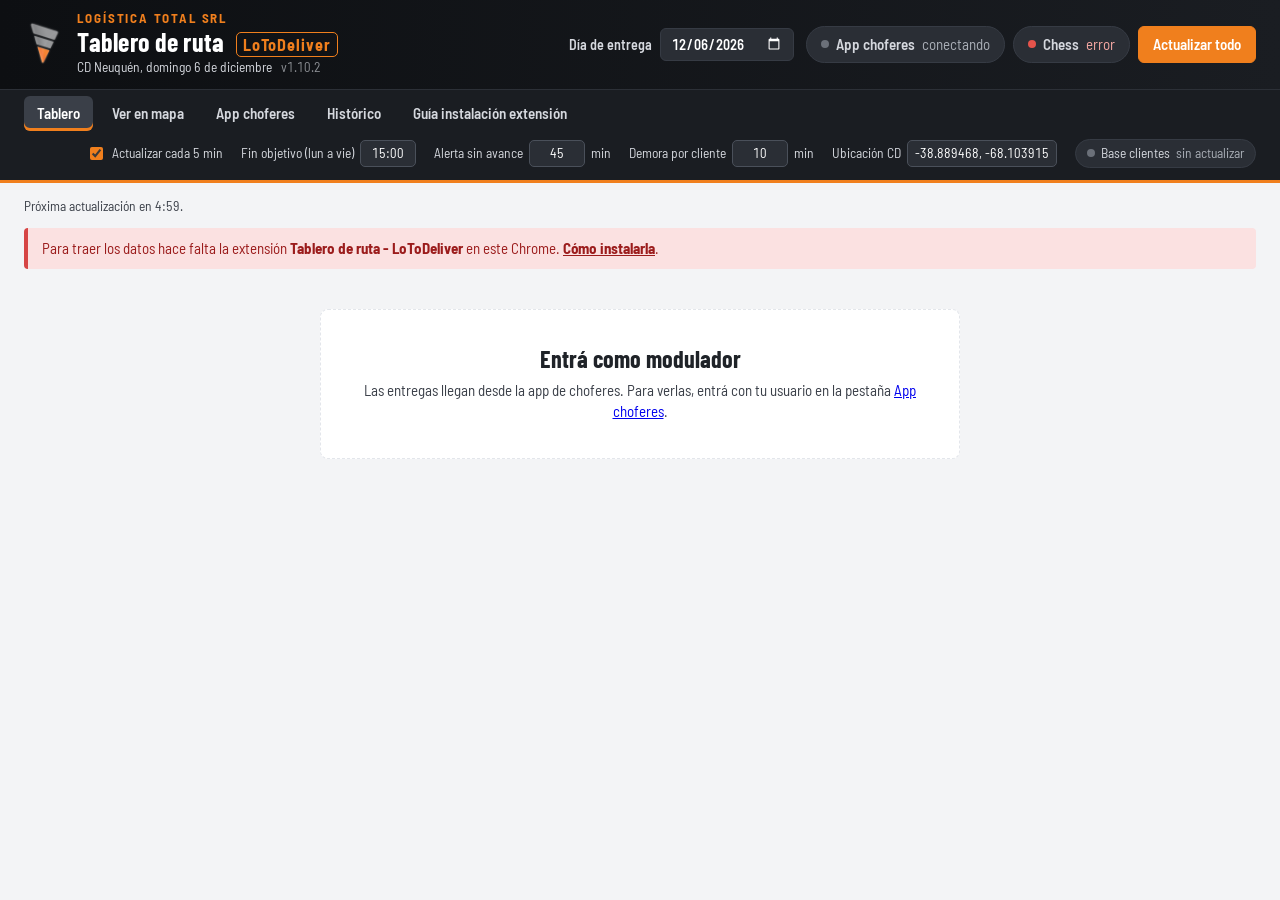
==== commit ac17fe4f: "Add files via upload" ====
--- a/docs/index.html
+++ b/docs/index.html
@@ -8,8 +8,8 @@
 <link rel="preconnect" href="https://fonts.googleapis.com">
 <link rel="preconnect" href="https://fonts.gstatic.com" crossorigin>
 <link rel="stylesheet" href="https://fonts.googleapis.com/css2?family=Barlow+Condensed:wght@500;600;700&family=Barlow+Semi+Condensed:wght@400;500;600;700&display=swap">
-<link rel="stylesheet" href="vendor/leaflet/leaflet.css?v=1.10.1">
-<link rel="stylesheet" href="reporte.css?v=1.10.1">
+<link rel="stylesheet" href="vendor/leaflet/leaflet.css?v=1.10.2">
+<link rel="stylesheet" href="reporte.css?v=1.10.2">
 </head>
 <body>
 <header class="barra">
@@ -18,7 +18,7 @@
     <div>
     <span class="empresa">Logística Total SRL</span>
     <h1>Tablero de ruta <span class="lotod">LoToDeliver</span></h1>
-    <p class="donde"><span id="hoy">CD Neuquén</span> <span class="ver">v1.10.1</span></p>
+    <p class="donde"><span id="hoy">CD Neuquén</span> <span class="ver">v1.10.2</span></p>
     </div>
   </div>
   <div class="fuentes" aria-label="Fuentes de datos">
@@ -180,11 +180,11 @@
 <li>Para actualizar la extensión: descargá la nueva versión, reemplazá los archivos de la carpeta y en <code>chrome://extensions</code> tocá el botón de recargar de <b>Tablero de ruta</b>.</li>
 </ul></div>
 </section>
-<script src="vendor/leaflet/leaflet.js?v=1.10.1"></script>
-<script src="firebase-config.js?v=1.10.1"></script>
-<script src="lt-firebase.js?v=1.10.1"></script>
-<script src="choferes.js?v=1.10.1"></script>
-<script src="reporte.js?v=1.10.1"></script>
-<script src="mapa.js?v=1.10.1"></script>
+<script src="vendor/leaflet/leaflet.js?v=1.10.2"></script>
+<script src="firebase-config.js?v=1.10.2"></script>
+<script src="lt-firebase.js?v=1.10.2"></script>
+<script src="choferes.js?v=1.10.2"></script>
+<script src="reporte.js?v=1.10.2"></script>
+<script src="mapa.js?v=1.10.2"></script>
 </body>
 </html>
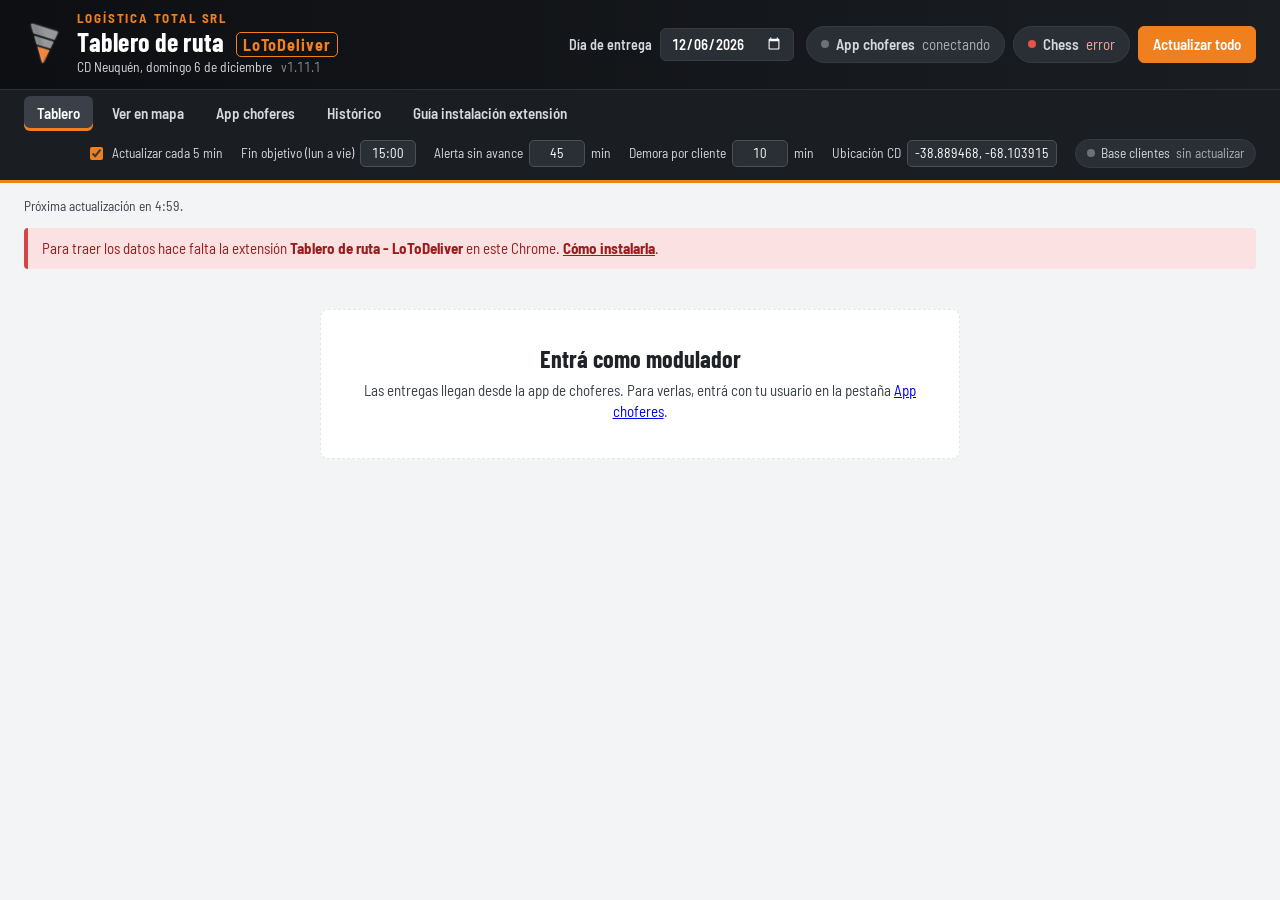
==== commit 843965bf: "Add files via upload" ====
--- a/docs/index.html
+++ b/docs/index.html
@@ -8,8 +8,8 @@
 <link rel="preconnect" href="https://fonts.googleapis.com">
 <link rel="preconnect" href="https://fonts.gstatic.com" crossorigin>
 <link rel="stylesheet" href="https://fonts.googleapis.com/css2?family=Barlow+Condensed:wght@500;600;700&family=Barlow+Semi+Condensed:wght@400;500;600;700&display=swap">
-<link rel="stylesheet" href="vendor/leaflet/leaflet.css?v=1.10.2">
-<link rel="stylesheet" href="reporte.css?v=1.10.2">
+<link rel="stylesheet" href="vendor/leaflet/leaflet.css?v=1.11.1">
+<link rel="stylesheet" href="reporte.css?v=1.11.1">
 </head>
 <body>
 <header class="barra">
@@ -18,7 +18,7 @@
     <div>
     <span class="empresa">Logística Total SRL</span>
     <h1>Tablero de ruta <span class="lotod">LoToDeliver</span></h1>
-    <p class="donde"><span id="hoy">CD Neuquén</span> <span class="ver">v1.10.2</span></p>
+    <p class="donde"><span id="hoy">CD Neuquén</span> <span class="ver">v1.11.1</span></p>
     </div>
   </div>
   <div class="fuentes" aria-label="Fuentes de datos">
@@ -180,11 +180,11 @@
 <li>Para actualizar la extensión: descargá la nueva versión, reemplazá los archivos de la carpeta y en <code>chrome://extensions</code> tocá el botón de recargar de <b>Tablero de ruta</b>.</li>
 </ul></div>
 </section>
-<script src="vendor/leaflet/leaflet.js?v=1.10.2"></script>
-<script src="firebase-config.js?v=1.10.2"></script>
-<script src="lt-firebase.js?v=1.10.2"></script>
-<script src="choferes.js?v=1.10.2"></script>
-<script src="reporte.js?v=1.10.2"></script>
-<script src="mapa.js?v=1.10.2"></script>
+<script src="vendor/leaflet/leaflet.js?v=1.11.1"></script>
+<script src="firebase-config.js?v=1.11.1"></script>
+<script src="lt-firebase.js?v=1.11.1"></script>
+<script src="choferes.js?v=1.11.1"></script>
+<script src="reporte.js?v=1.11.1"></script>
+<script src="mapa.js?v=1.11.1"></script>
 </body>
 </html>
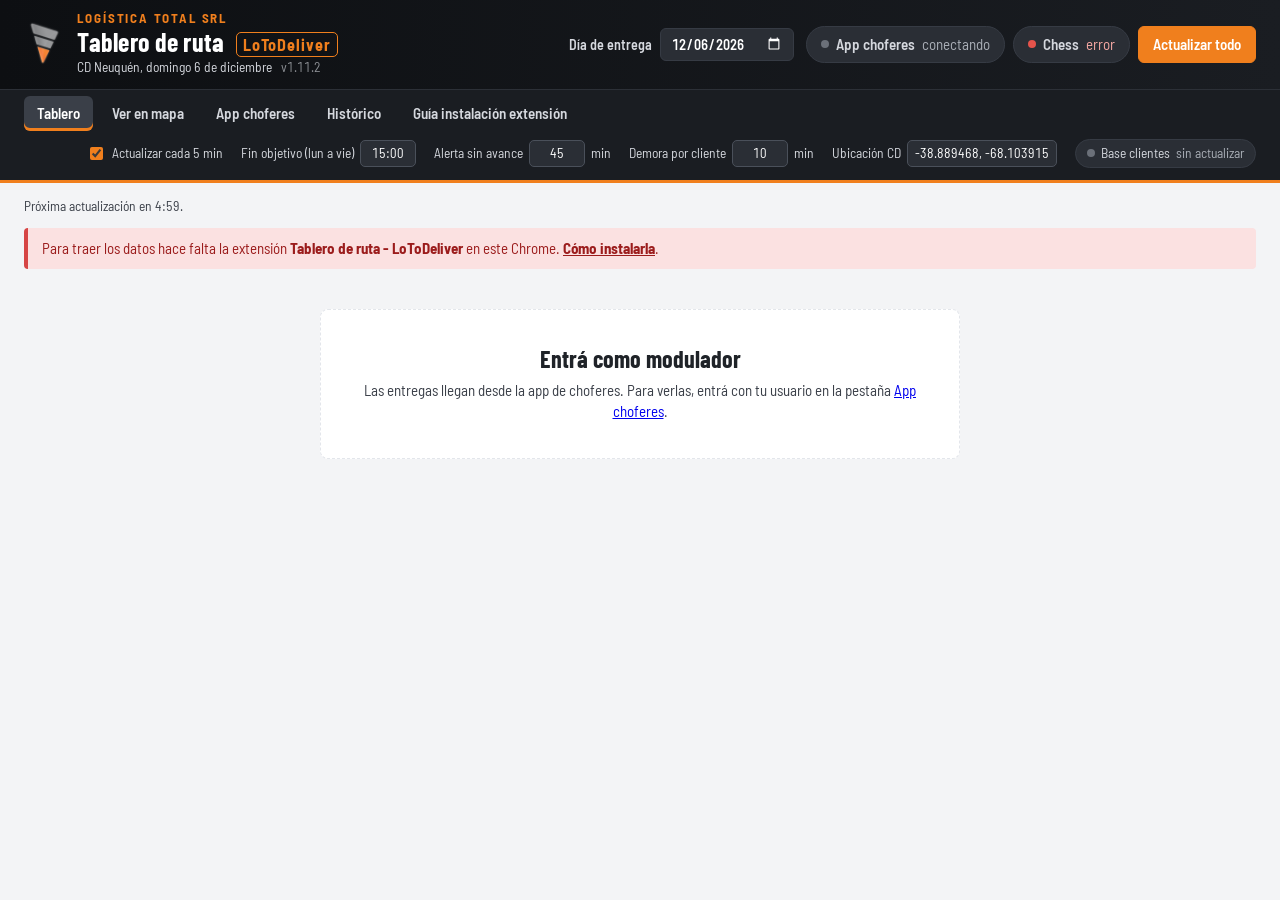
==== commit a5727624: "Add files via upload" ====
--- a/docs/index.html
+++ b/docs/index.html
@@ -8,8 +8,8 @@
 <link rel="preconnect" href="https://fonts.googleapis.com">
 <link rel="preconnect" href="https://fonts.gstatic.com" crossorigin>
 <link rel="stylesheet" href="https://fonts.googleapis.com/css2?family=Barlow+Condensed:wght@500;600;700&family=Barlow+Semi+Condensed:wght@400;500;600;700&display=swap">
-<link rel="stylesheet" href="vendor/leaflet/leaflet.css?v=1.11.1">
-<link rel="stylesheet" href="reporte.css?v=1.11.1">
+<link rel="stylesheet" href="vendor/leaflet/leaflet.css?v=1.11.2">
+<link rel="stylesheet" href="reporte.css?v=1.11.2">
 </head>
 <body>
 <header class="barra">
@@ -18,7 +18,7 @@
     <div>
     <span class="empresa">Logística Total SRL</span>
     <h1>Tablero de ruta <span class="lotod">LoToDeliver</span></h1>
-    <p class="donde"><span id="hoy">CD Neuquén</span> <span class="ver">v1.11.1</span></p>
+    <p class="donde"><span id="hoy">CD Neuquén</span> <span class="ver">v1.11.2</span></p>
     </div>
   </div>
   <div class="fuentes" aria-label="Fuentes de datos">
@@ -180,11 +180,11 @@
 <li>Para actualizar la extensión: descargá la nueva versión, reemplazá los archivos de la carpeta y en <code>chrome://extensions</code> tocá el botón de recargar de <b>Tablero de ruta</b>.</li>
 </ul></div>
 </section>
-<script src="vendor/leaflet/leaflet.js?v=1.11.1"></script>
-<script src="firebase-config.js?v=1.11.1"></script>
-<script src="lt-firebase.js?v=1.11.1"></script>
-<script src="choferes.js?v=1.11.1"></script>
-<script src="reporte.js?v=1.11.1"></script>
-<script src="mapa.js?v=1.11.1"></script>
+<script src="vendor/leaflet/leaflet.js?v=1.11.2"></script>
+<script src="firebase-config.js?v=1.11.2"></script>
+<script src="lt-firebase.js?v=1.11.2"></script>
+<script src="choferes.js?v=1.11.2"></script>
+<script src="reporte.js?v=1.11.2"></script>
+<script src="mapa.js?v=1.11.2"></script>
 </body>
 </html>
--- a/docs/reporte.css
+++ b/docs/reporte.css
@@ -581,3 +581,15 @@
 .ch-items{margin:0;padding-left:16px}
 .ch-items li{margin:1px 0}
 .av-chip{display:inline-block;margin-left:8px;padding:1px 7px;border-radius:10px;background:#DCF8C6;color:#13612F;font-size:12px;font-weight:700;white-space:nowrap;vertical-align:1px}
+.cerrar-jor{display:block;margin-top:6px;border:1px solid #E3B4B1;background:#fff;color:var(--rojo);border-radius:6px;padding:4px 10px;font:inherit;font-size:12.5px;font-weight:600;cursor:pointer}
+.cerrar-jor:hover{background:#FBEDEC}
+.cerrar-jor[disabled]{opacity:.6;cursor:default}
+
+/* usuarios */
+.ch-us-cab{display:flex;flex-wrap:wrap;gap:8px 16px;align-items:center;margin-bottom:8px}
+.ch-us-cab input{flex:1;min-width:220px;max-width:380px;padding:8px 10px;border:1px solid var(--linea);border-radius:6px;font:inherit}
+.ch-us-tit{margin:14px 0 4px;font-size:15px}
+.ch-us-tabla select{padding:4px 6px;border:1px solid var(--linea);border-radius:5px;font:inherit;font-size:13px;background:#fff}
+.ch-us-quitar{border:1px solid #E3B4B1;background:#fff;color:var(--rojo);border-radius:5px;padding:3px 9px;font:inherit;font-size:12.5px;cursor:pointer}
+.ch-us-quitar:hover{background:#FBEDEC}
+#ch-us-lista{max-height:520px;overflow:auto;margin-bottom:14px}
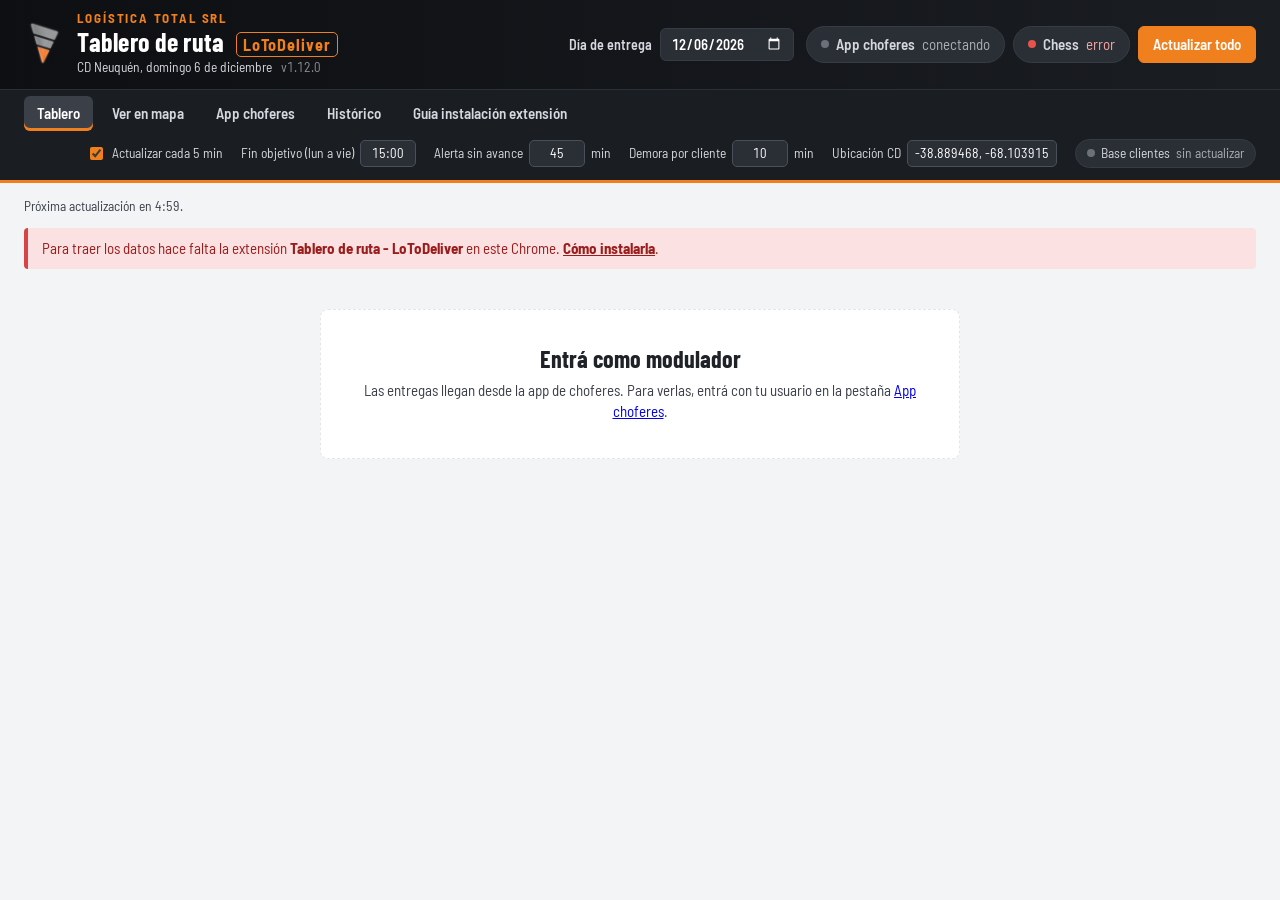
==== commit 4122e804: "Add files via upload" ====
--- a/docs/index.html
+++ b/docs/index.html
@@ -8,8 +8,8 @@
 <link rel="preconnect" href="https://fonts.googleapis.com">
 <link rel="preconnect" href="https://fonts.gstatic.com" crossorigin>
 <link rel="stylesheet" href="https://fonts.googleapis.com/css2?family=Barlow+Condensed:wght@500;600;700&family=Barlow+Semi+Condensed:wght@400;500;600;700&display=swap">
-<link rel="stylesheet" href="vendor/leaflet/leaflet.css?v=1.11.2">
-<link rel="stylesheet" href="reporte.css?v=1.11.2">
+<link rel="stylesheet" href="vendor/leaflet/leaflet.css?v=1.12.0">
+<link rel="stylesheet" href="reporte.css?v=1.12.0">
 </head>
 <body>
 <header class="barra">
@@ -18,7 +18,7 @@
     <div>
     <span class="empresa">Logística Total SRL</span>
     <h1>Tablero de ruta <span class="lotod">LoToDeliver</span></h1>
-    <p class="donde"><span id="hoy">CD Neuquén</span> <span class="ver">v1.11.2</span></p>
+    <p class="donde"><span id="hoy">CD Neuquén</span> <span class="ver">v1.12.0</span></p>
     </div>
   </div>
   <div class="fuentes" aria-label="Fuentes de datos">
@@ -131,6 +131,12 @@
       &quot;.read&quot;: &quot;auth != null &amp;&amp; root.child(&#x27;usuarios&#x27;).child(auth.uid).exists()&quot;,
       &quot;$cod&quot;: { &quot;.write&quot;: &quot;auth != null &amp;&amp; root.child(&#x27;usuarios&#x27;).child(auth.uid).exists()&quot; }
     },
+    &quot;seguimiento&quot;: {
+      &quot;$token&quot;: {
+        &quot;.read&quot;: &quot;$token.length &gt;= 16&quot;,
+        &quot;.write&quot;: &quot;auth != null &amp;&amp; root.child(&#x27;usuarios&#x27;).child(auth.uid).exists()&quot;
+      }
+    },
     &quot;adjuntos&quot;: {
       &quot;.read&quot;: &quot;auth != null &amp;&amp; root.child(&#x27;usuarios&#x27;).child(auth.uid).exists()&quot;,
       &quot;$id&quot;: { &quot;.write&quot;: &quot;auth != null &amp;&amp; root.child(&#x27;usuarios&#x27;).child(auth.uid).child(&#x27;rol&#x27;).val() === &#x27;modulador&#x27;&quot; }
@@ -180,11 +186,11 @@
 <li>Para actualizar la extensión: descargá la nueva versión, reemplazá los archivos de la carpeta y en <code>chrome://extensions</code> tocá el botón de recargar de <b>Tablero de ruta</b>.</li>
 </ul></div>
 </section>
-<script src="vendor/leaflet/leaflet.js?v=1.11.2"></script>
-<script src="firebase-config.js?v=1.11.2"></script>
-<script src="lt-firebase.js?v=1.11.2"></script>
-<script src="choferes.js?v=1.11.2"></script>
-<script src="reporte.js?v=1.11.2"></script>
-<script src="mapa.js?v=1.11.2"></script>
+<script src="vendor/leaflet/leaflet.js?v=1.12.0"></script>
+<script src="firebase-config.js?v=1.12.0"></script>
+<script src="lt-firebase.js?v=1.12.0"></script>
+<script src="choferes.js?v=1.12.0"></script>
+<script src="reporte.js?v=1.12.0"></script>
+<script src="mapa.js?v=1.12.0"></script>
 </body>
 </html>
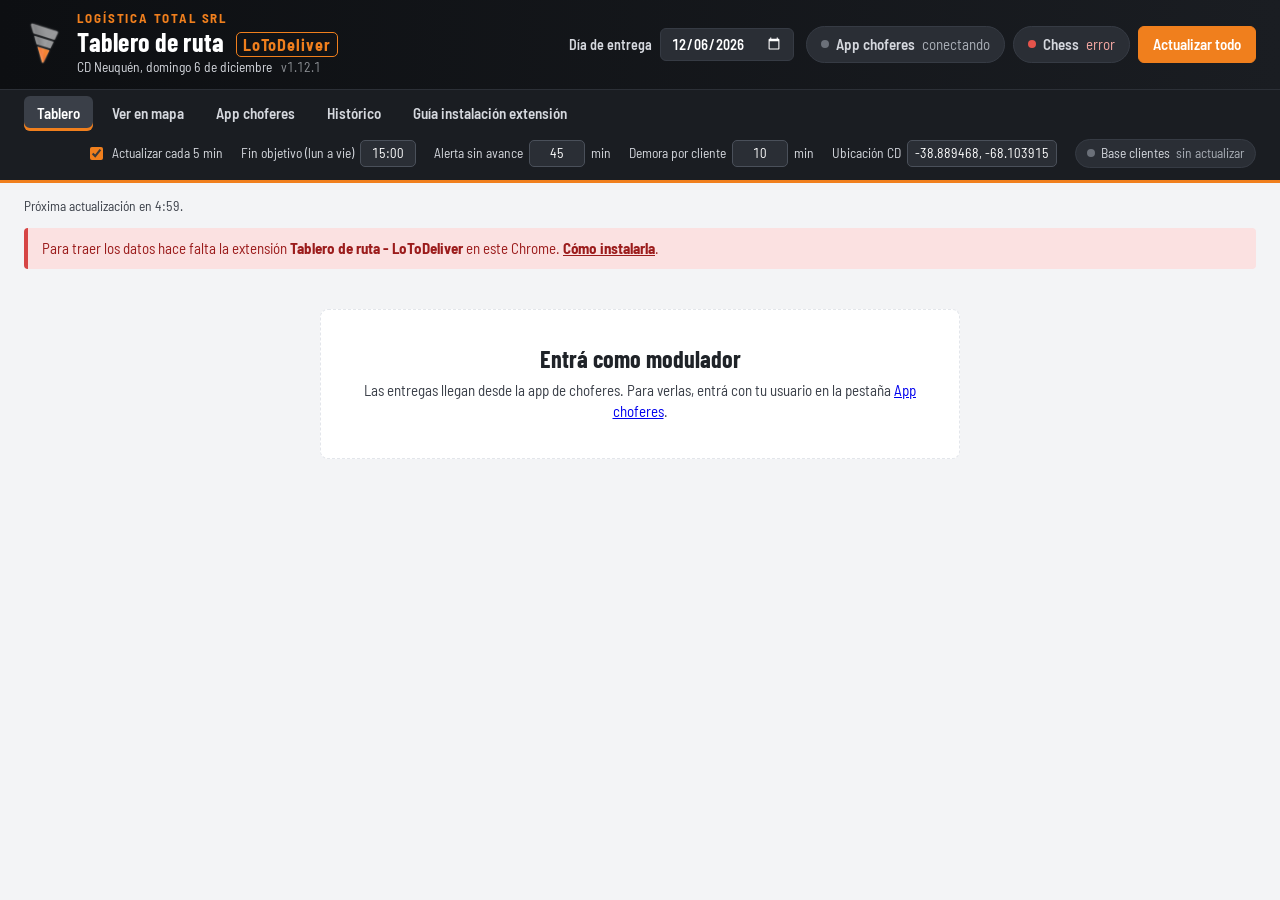
==== commit 22168335: "Add files via upload" ====
--- a/docs/index.html
+++ b/docs/index.html
@@ -8,8 +8,8 @@
 <link rel="preconnect" href="https://fonts.googleapis.com">
 <link rel="preconnect" href="https://fonts.gstatic.com" crossorigin>
 <link rel="stylesheet" href="https://fonts.googleapis.com/css2?family=Barlow+Condensed:wght@500;600;700&family=Barlow+Semi+Condensed:wght@400;500;600;700&display=swap">
-<link rel="stylesheet" href="vendor/leaflet/leaflet.css?v=1.12.0">
-<link rel="stylesheet" href="reporte.css?v=1.12.0">
+<link rel="stylesheet" href="vendor/leaflet/leaflet.css?v=1.12.1">
+<link rel="stylesheet" href="reporte.css?v=1.12.1">
 </head>
 <body>
 <header class="barra">
@@ -18,7 +18,7 @@
     <div>
     <span class="empresa">Logística Total SRL</span>
     <h1>Tablero de ruta <span class="lotod">LoToDeliver</span></h1>
-    <p class="donde"><span id="hoy">CD Neuquén</span> <span class="ver">v1.12.0</span></p>
+    <p class="donde"><span id="hoy">CD Neuquén</span> <span class="ver">v1.12.1</span></p>
     </div>
   </div>
   <div class="fuentes" aria-label="Fuentes de datos">
@@ -186,11 +186,11 @@
 <li>Para actualizar la extensión: descargá la nueva versión, reemplazá los archivos de la carpeta y en <code>chrome://extensions</code> tocá el botón de recargar de <b>Tablero de ruta</b>.</li>
 </ul></div>
 </section>
-<script src="vendor/leaflet/leaflet.js?v=1.12.0"></script>
-<script src="firebase-config.js?v=1.12.0"></script>
-<script src="lt-firebase.js?v=1.12.0"></script>
-<script src="choferes.js?v=1.12.0"></script>
-<script src="reporte.js?v=1.12.0"></script>
-<script src="mapa.js?v=1.12.0"></script>
+<script src="vendor/leaflet/leaflet.js?v=1.12.1"></script>
+<script src="firebase-config.js?v=1.12.1"></script>
+<script src="lt-firebase.js?v=1.12.1"></script>
+<script src="choferes.js?v=1.12.1"></script>
+<script src="reporte.js?v=1.12.1"></script>
+<script src="mapa.js?v=1.12.1"></script>
 </body>
 </html>
--- a/docs/reporte.css
+++ b/docs/reporte.css
@@ -593,3 +593,12 @@
 .ch-us-quitar{border:1px solid #E3B4B1;background:#fff;color:var(--rojo);border-radius:5px;padding:3px 9px;font:inherit;font-size:12.5px;cursor:pointer}
 .ch-us-quitar:hover{background:#FBEDEC}
 #ch-us-lista{max-height:520px;overflow:auto;margin-bottom:14px}
+
+/* efectuar rechazos */
+.ch-col{display:flex;flex-direction:column;gap:16px;min-width:0}
+.ch-rech-card{border-top:3px solid var(--rojo)}
+.ch-badge.rech{background:var(--rojo)}
+.ch-d.rech{border-left-color:var(--rojo)}
+.ch-d.rech.completado{border-left-color:var(--verde)}.ch-d.rech.ignorado{border-left-color:#9AA1AC}
+.ch-btn.gris{background:#E7EAEE;color:var(--tinta)}
+.ch-btn.gris:hover{background:#DADEE4}
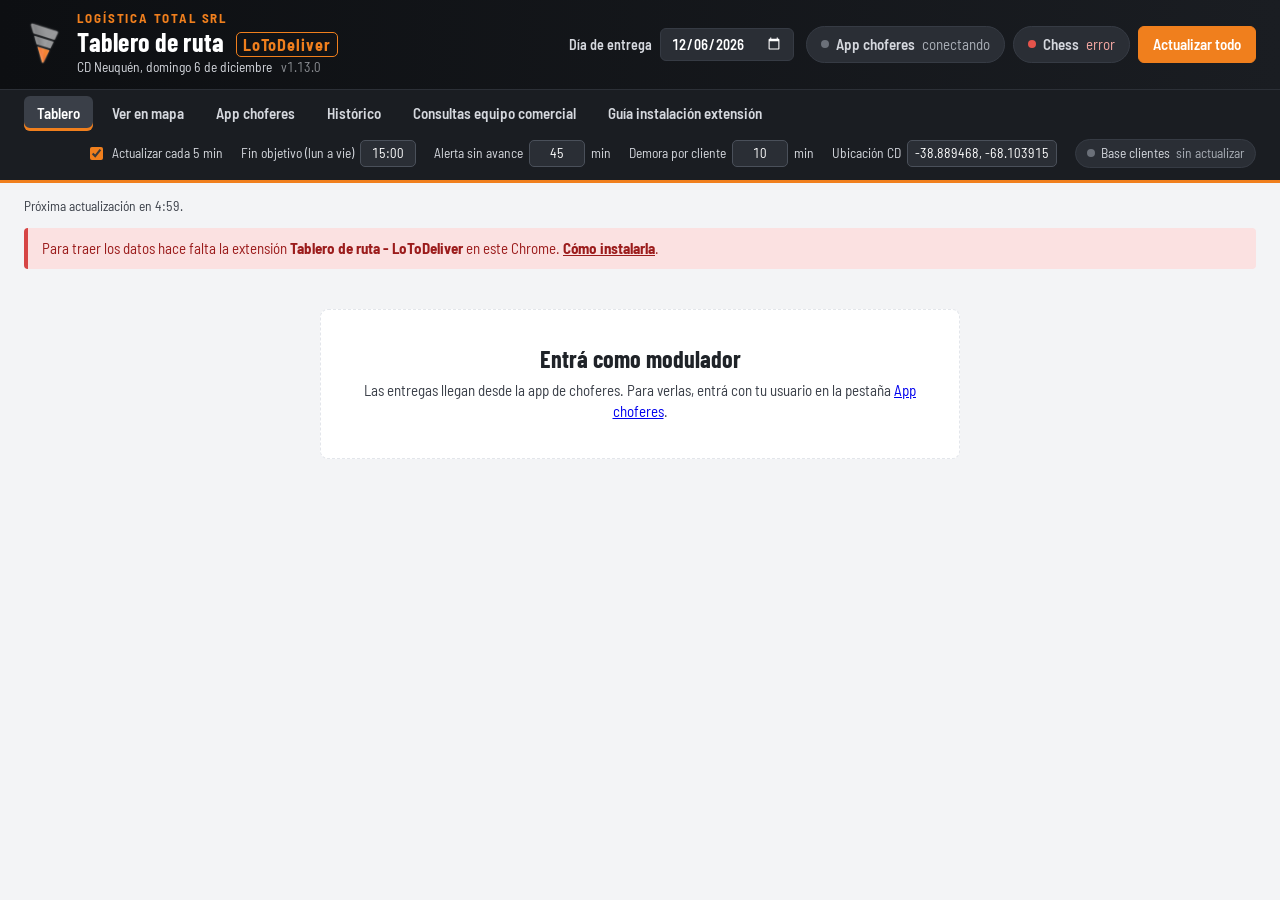
==== commit ca5ecaf8: "Add files via upload" ====
--- a/docs/index.html
+++ b/docs/index.html
@@ -8,8 +8,8 @@
 <link rel="preconnect" href="https://fonts.googleapis.com">
 <link rel="preconnect" href="https://fonts.gstatic.com" crossorigin>
 <link rel="stylesheet" href="https://fonts.googleapis.com/css2?family=Barlow+Condensed:wght@500;600;700&family=Barlow+Semi+Condensed:wght@400;500;600;700&display=swap">
-<link rel="stylesheet" href="vendor/leaflet/leaflet.css?v=1.12.1">
-<link rel="stylesheet" href="reporte.css?v=1.12.1">
+<link rel="stylesheet" href="vendor/leaflet/leaflet.css?v=1.13.0">
+<link rel="stylesheet" href="reporte.css?v=1.13.0">
 </head>
 <body>
 <header class="barra">
@@ -18,7 +18,7 @@
     <div>
     <span class="empresa">Logística Total SRL</span>
     <h1>Tablero de ruta <span class="lotod">LoToDeliver</span></h1>
-    <p class="donde"><span id="hoy">CD Neuquén</span> <span class="ver">v1.12.1</span></p>
+    <p class="donde"><span id="hoy">CD Neuquén</span> <span class="ver">v1.13.0</span></p>
     </div>
   </div>
   <div class="fuentes" aria-label="Fuentes de datos">
@@ -34,6 +34,7 @@
   <a href="#mapa" id="tab-mapa" role="tab">Ver en mapa</a>
   <a href="#choferes" id="tab-choferes" role="tab">App choferes</a>
   <a href="#historico" id="tab-historico" role="tab">Histórico</a>
+  <a href="#consultas" id="tab-consultas" role="tab">Consultas equipo comercial</a>
   <a href="#guia" id="tab-guia" role="tab">Guía instalación extensión</a>
   <div class="ajustes">
     <label class="chk"><input type="checkbox" id="auto" checked> Actualizar cada 5 min</label>
@@ -56,6 +57,13 @@
 <section id="mapa" class="mapa-vista" hidden></section>
 <section id="choferes" class="choferes-vista" hidden></section>
 <section id="historico" class="historico-vista" hidden></section>
+<section id="consultas" class="consultas-vista" hidden>
+  <h2>Consultas equipo comercial</h2>
+  <p class="cs-sub">Buscá un cliente por código o nombre para ver el estado de su pedido, la hora estimada de llegada y si su ruta está abierta. Día de entrega: <b id="cs-dia"></b> (se cambia arriba, en "Día de entrega").</p>
+  <div class="cs-buscar"><input type="search" id="cs-q" placeholder="Código o nombre del cliente" autocomplete="off" aria-label="Buscar cliente" aria-controls="cs-lista"></div>
+  <div id="cs-lista" role="listbox" aria-label="Clientes encontrados"></div>
+  <div id="cs-res" aria-live="polite"></div>
+</section>
 <section id="guia" class="guia-vista" hidden>
 <h2 class="gt">Guía de instalación de la extensión</h2>
 <p class="lead">Reporte en vivo del estado de cada camión. Los datos los trae una extensión de Chrome, que lee Nextbyn y Chess con tu propia sesión.</p>
@@ -186,11 +194,11 @@
 <li>Para actualizar la extensión: descargá la nueva versión, reemplazá los archivos de la carpeta y en <code>chrome://extensions</code> tocá el botón de recargar de <b>Tablero de ruta</b>.</li>
 </ul></div>
 </section>
-<script src="vendor/leaflet/leaflet.js?v=1.12.1"></script>
-<script src="firebase-config.js?v=1.12.1"></script>
-<script src="lt-firebase.js?v=1.12.1"></script>
-<script src="choferes.js?v=1.12.1"></script>
-<script src="reporte.js?v=1.12.1"></script>
-<script src="mapa.js?v=1.12.1"></script>
+<script src="vendor/leaflet/leaflet.js?v=1.13.0"></script>
+<script src="firebase-config.js?v=1.13.0"></script>
+<script src="lt-firebase.js?v=1.13.0"></script>
+<script src="choferes.js?v=1.13.0"></script>
+<script src="reporte.js?v=1.13.0"></script>
+<script src="mapa.js?v=1.13.0"></script>
 </body>
 </html>
--- a/docs/reporte.css
+++ b/docs/reporte.css
@@ -602,3 +602,37 @@
 .ch-d.rech.completado{border-left-color:var(--verde)}.ch-d.rech.ignorado{border-left-color:#9AA1AC}
 .ch-btn.gris{background:#E7EAEE;color:var(--tinta)}
 .ch-btn.gris:hover{background:#DADEE4}
+.ch-desc-card{border-top:3px solid #F6C445}
+
+/* Consultas equipo comercial */
+.consultas-vista{max-width:860px;margin:0 auto;padding:24px 24px 60px}
+.consultas-vista h2{margin:0 0 4px;font-size:26px}
+.cs-sub{color:var(--tenue);font-size:14px;margin:0 0 14px}
+.cs-buscar input{width:100%;font:inherit;font-size:18px;padding:12px 14px;border:1.5px solid var(--linea);border-radius:10px;background:#fff}
+.cs-buscar input:focus{outline:none;border-color:var(--naranja);box-shadow:0 0 0 3px rgba(240,127,29,.18)}
+#cs-lista{margin-top:8px;background:#fff;border-radius:10px;overflow:hidden}
+#cs-lista:empty{display:none}
+.cs-op{display:flex;align-items:center;gap:8px;width:100%;text-align:left;border:0;border-bottom:1px solid var(--linea);background:#fff;padding:10px 14px;font:inherit;cursor:pointer}
+.cs-op:hover,.cs-op:focus-visible{background:#FFF5EC;outline:none}
+.cs-op b{min-width:64px}
+.cs-tiene,.cs-no{margin-left:auto;font-size:12px;font-weight:700;padding:2px 8px;border-radius:10px;white-space:nowrap}
+.cs-tiene{background:#E3F4EA;color:#14703C}.cs-no{background:#EEF0F3;color:var(--tenue)}
+.cs-nada{padding:10px 14px;margin:0;color:var(--tenue)}
+#cs-res{margin-top:18px}
+.cs-cab{display:flex;align-items:baseline;gap:10px;margin-bottom:10px}
+.cs-cab h3{margin:0;font-size:22px}
+.cs-cod{font-weight:700;color:var(--tenue)}
+.cs-alerta{background:#FFF4D6;border-left:4px solid #E0A800;color:#5A4200;padding:12px 16px;border-radius:6px;margin-bottom:12px;font-size:15px}
+.cs-ruta{background:#fff;border-radius:12px;padding:16px 18px;margin-bottom:12px;box-shadow:0 1px 2px rgba(0,0,0,.05)}
+.cs-ruta-cab{display:flex;align-items:center;gap:12px;margin-bottom:12px}
+.cs-est{margin-left:auto;font-weight:700;font-size:13px;padding:4px 10px;border-radius:12px}
+.cs-est.abierta{background:#E3F4EA;color:#14703C}.cs-est.cerrada{background:#EEF0F3;color:#4A515C}.cs-est.espera{background:#E7F0FB;color:#1D4F96}
+.cs-dl{display:grid;grid-template-columns:180px 1fr;gap:10px 16px;margin:0;font-size:15px}
+.cs-dl dt{color:var(--tenue)}.cs-dl dd{margin:0}
+.cs-eta{font-size:20px}
+.cs-riesgo{display:block;color:var(--rojo);font-weight:600;font-size:13px;margin-top:2px}
+.cs-dl .cs-sub{display:block;margin:2px 0 0;font-size:13px}
+@media (max-width:640px){.cs-dl{grid-template-columns:1fr}.cs-dl dt{margin-top:6px}}
+/* en Consultas se ve el selector de día (y se ocultan los botones de actualizar) */
+body.ver-consultas .fuentes{display:flex}
+body.ver-consultas .fuentes > :not(.dia-ent):not(#b-hoy){display:none}
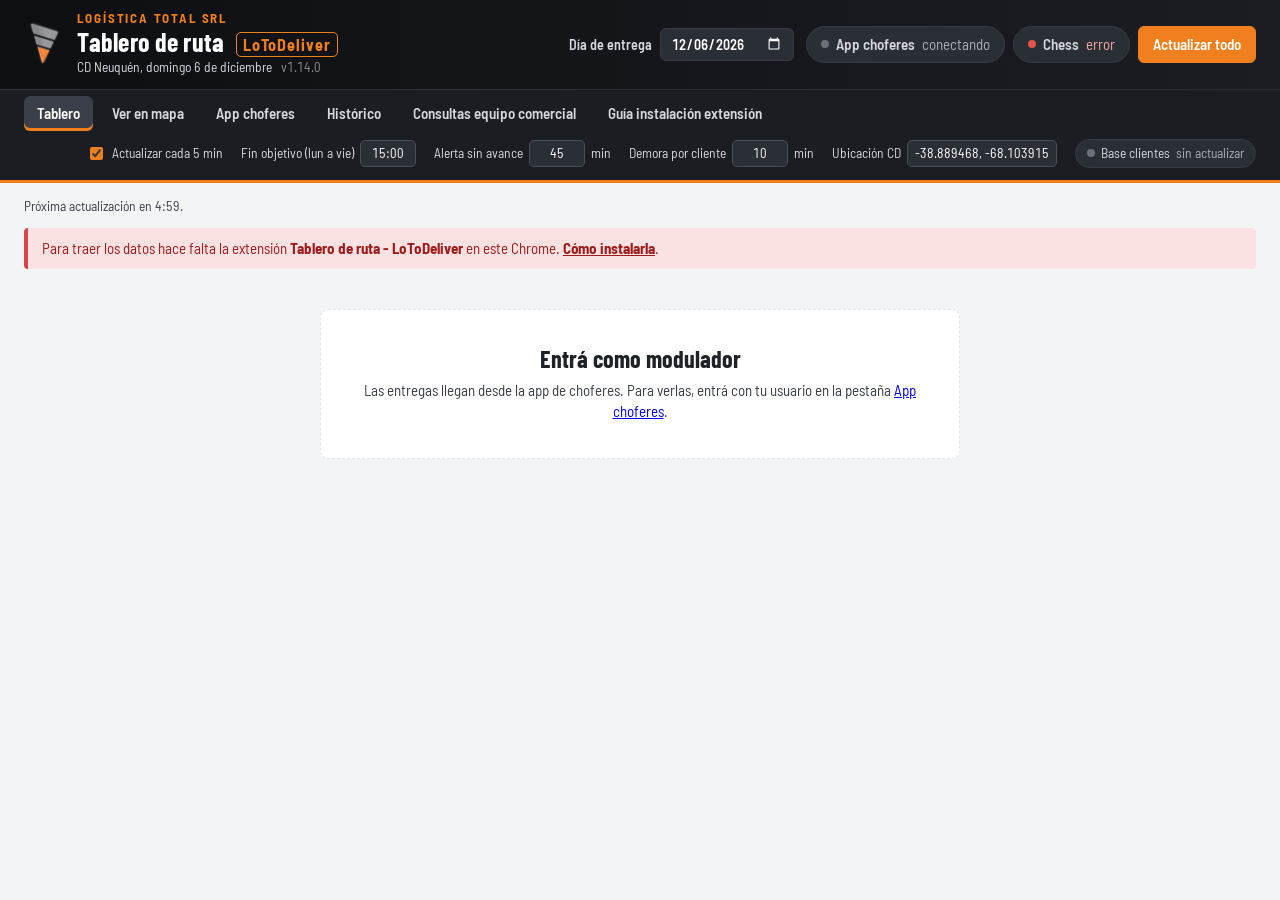
==== commit 8ffe43dd: "Add files via upload" ====
--- a/docs/index.html
+++ b/docs/index.html
@@ -8,8 +8,8 @@
 <link rel="preconnect" href="https://fonts.googleapis.com">
 <link rel="preconnect" href="https://fonts.gstatic.com" crossorigin>
 <link rel="stylesheet" href="https://fonts.googleapis.com/css2?family=Barlow+Condensed:wght@500;600;700&family=Barlow+Semi+Condensed:wght@400;500;600;700&display=swap">
-<link rel="stylesheet" href="vendor/leaflet/leaflet.css?v=1.13.0">
-<link rel="stylesheet" href="reporte.css?v=1.13.0">
+<link rel="stylesheet" href="vendor/leaflet/leaflet.css?v=1.14.0">
+<link rel="stylesheet" href="reporte.css?v=1.14.0">
 </head>
 <body>
 <header class="barra">
@@ -18,7 +18,7 @@
     <div>
     <span class="empresa">Logística Total SRL</span>
     <h1>Tablero de ruta <span class="lotod">LoToDeliver</span></h1>
-    <p class="donde"><span id="hoy">CD Neuquén</span> <span class="ver">v1.13.0</span></p>
+    <p class="donde"><span id="hoy">CD Neuquén</span> <span class="ver">v1.14.0</span></p>
     </div>
   </div>
   <div class="fuentes" aria-label="Fuentes de datos">
@@ -194,11 +194,11 @@
 <li>Para actualizar la extensión: descargá la nueva versión, reemplazá los archivos de la carpeta y en <code>chrome://extensions</code> tocá el botón de recargar de <b>Tablero de ruta</b>.</li>
 </ul></div>
 </section>
-<script src="vendor/leaflet/leaflet.js?v=1.13.0"></script>
-<script src="firebase-config.js?v=1.13.0"></script>
-<script src="lt-firebase.js?v=1.13.0"></script>
-<script src="choferes.js?v=1.13.0"></script>
-<script src="reporte.js?v=1.13.0"></script>
-<script src="mapa.js?v=1.13.0"></script>
+<script src="vendor/leaflet/leaflet.js?v=1.14.0"></script>
+<script src="firebase-config.js?v=1.14.0"></script>
+<script src="lt-firebase.js?v=1.14.0"></script>
+<script src="choferes.js?v=1.14.0"></script>
+<script src="reporte.js?v=1.14.0"></script>
+<script src="mapa.js?v=1.14.0"></script>
 </body>
 </html>
--- a/docs/reporte.css
+++ b/docs/reporte.css
@@ -636,3 +636,10 @@
 /* en Consultas se ve el selector de día (y se ocultan los botones de actualizar) */
 body.ver-consultas .fuentes{display:flex}
 body.ver-consultas .fuentes > :not(.dia-ent):not(#b-hoy){display:none}
+/* Timer de espera de los pedidos de descuento */
+.ch-d-cab>div.ch-d-der{flex:0 0 auto;flex-direction:row;align-items:center;gap:6px}
+.ch-d-cab .ch-espera{font-size:13px;font-weight:600;padding:3px 9px;border-radius:999px;white-space:nowrap;font-variant-numeric:tabular-nums;border:1px solid transparent}
+.ch-d-cab .ch-espera b{font-weight:800}
+.ch-d-cab .ch-espera.verde{background:#E3F5EA;color:#11663A;border-color:#A8DDBC}
+.ch-d-cab .ch-espera.amarillo{background:#FFF4CC;color:#7A5A00;border-color:#F2D46B}
+.ch-d-cab .ch-espera.rojo{background:#FDE2E2;color:#9B1C1C;border-color:#F3A8A8}
